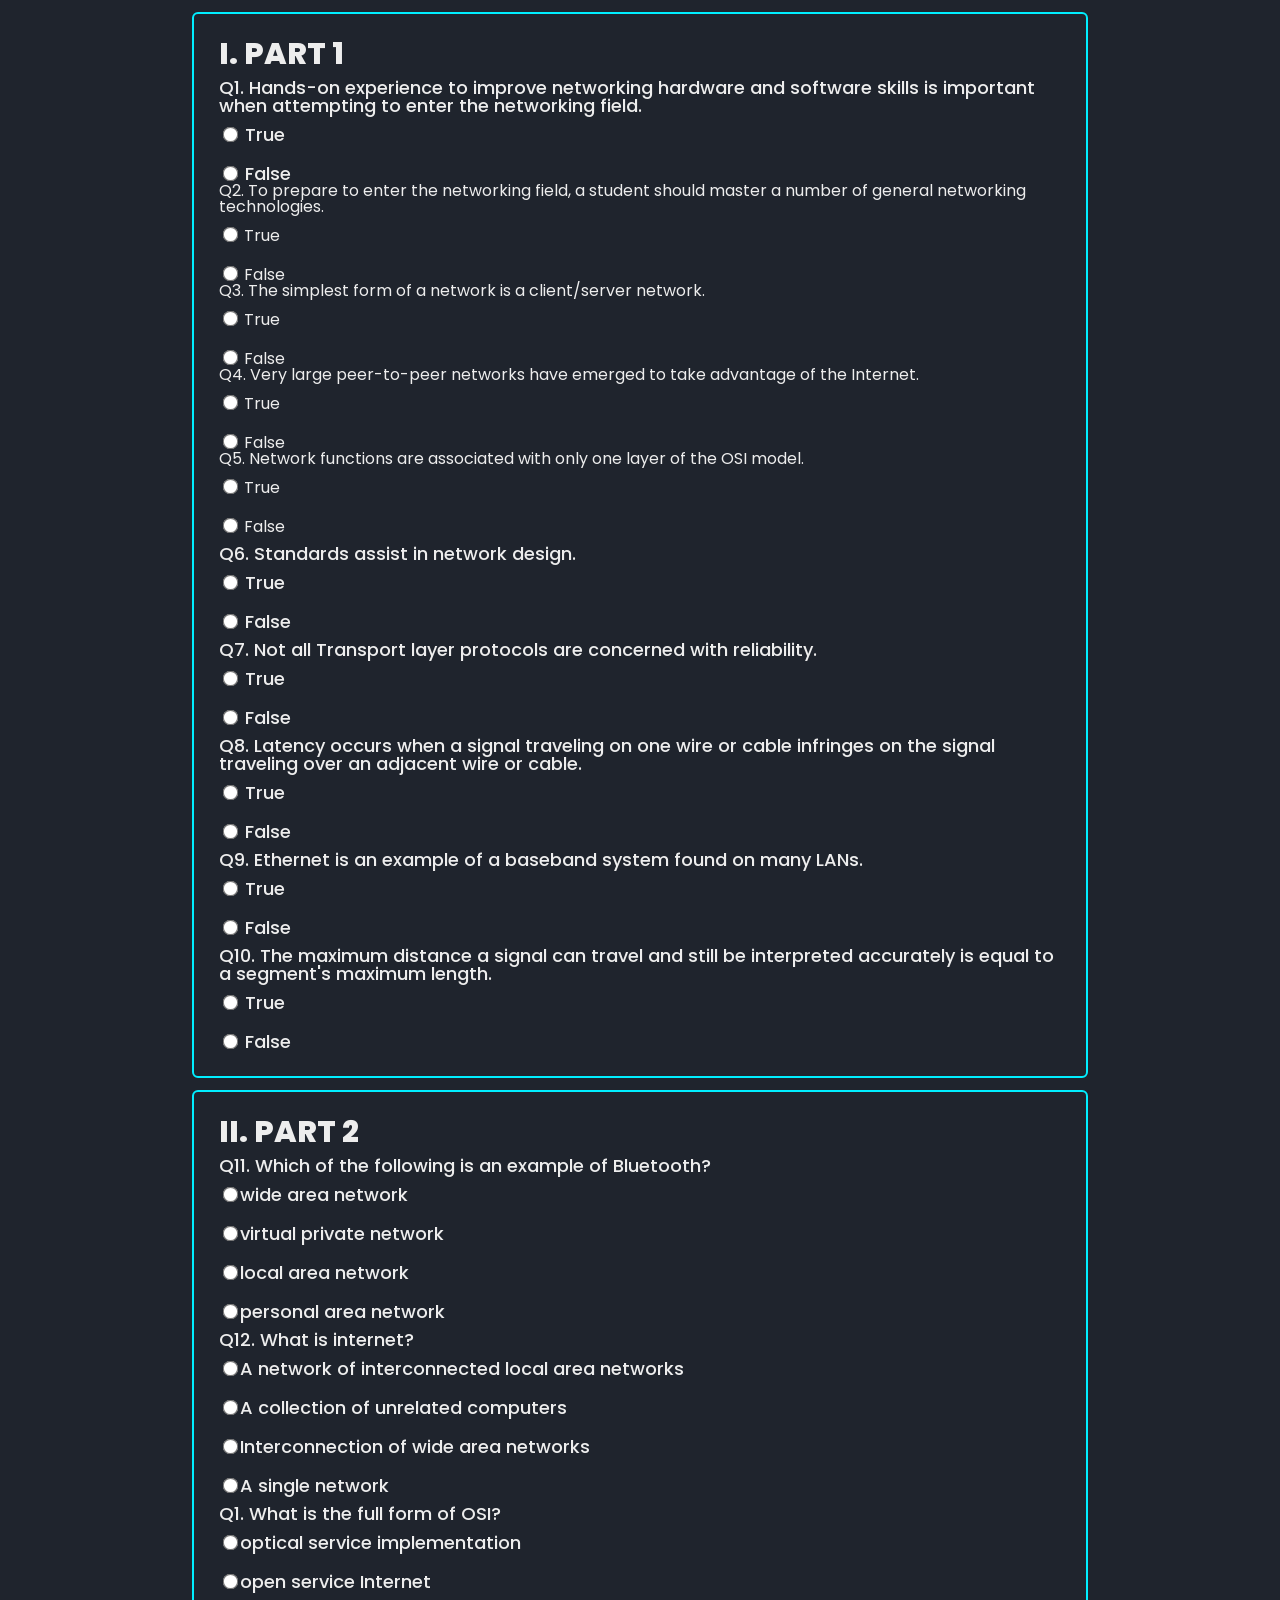
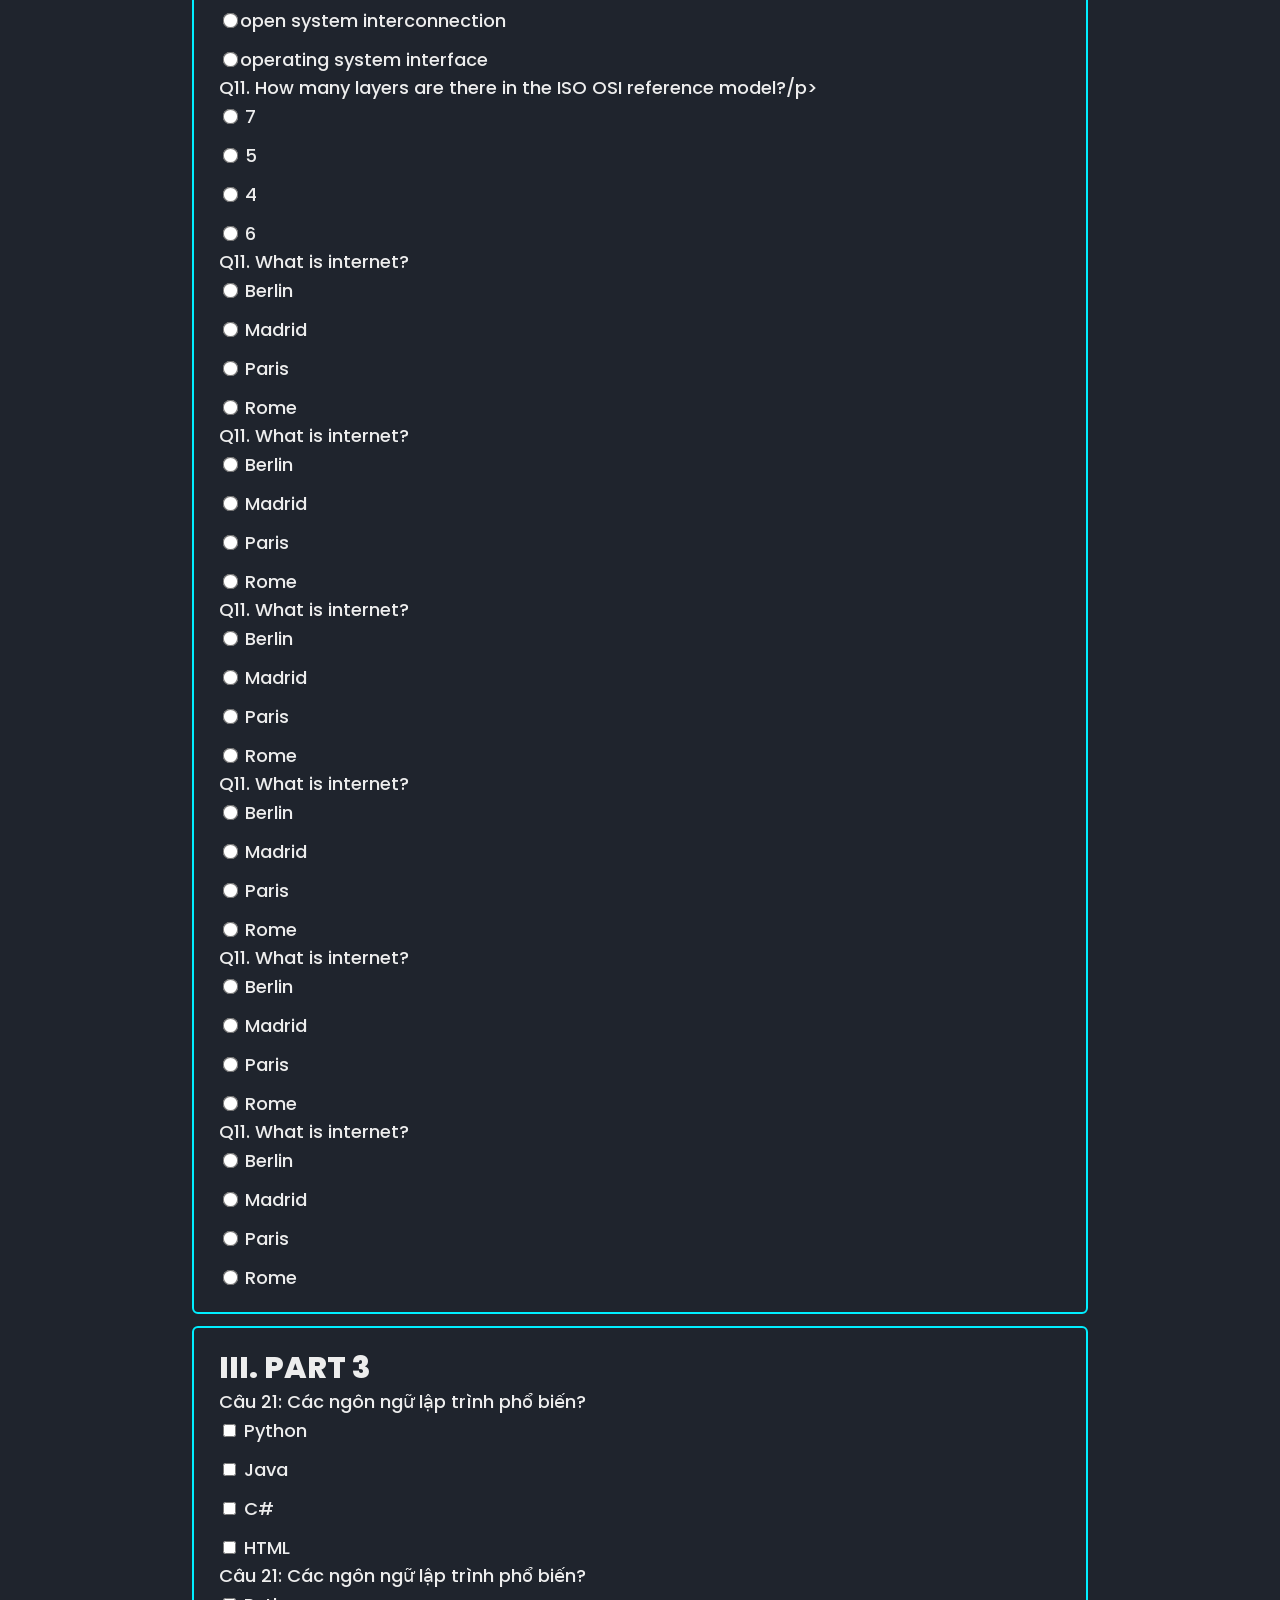
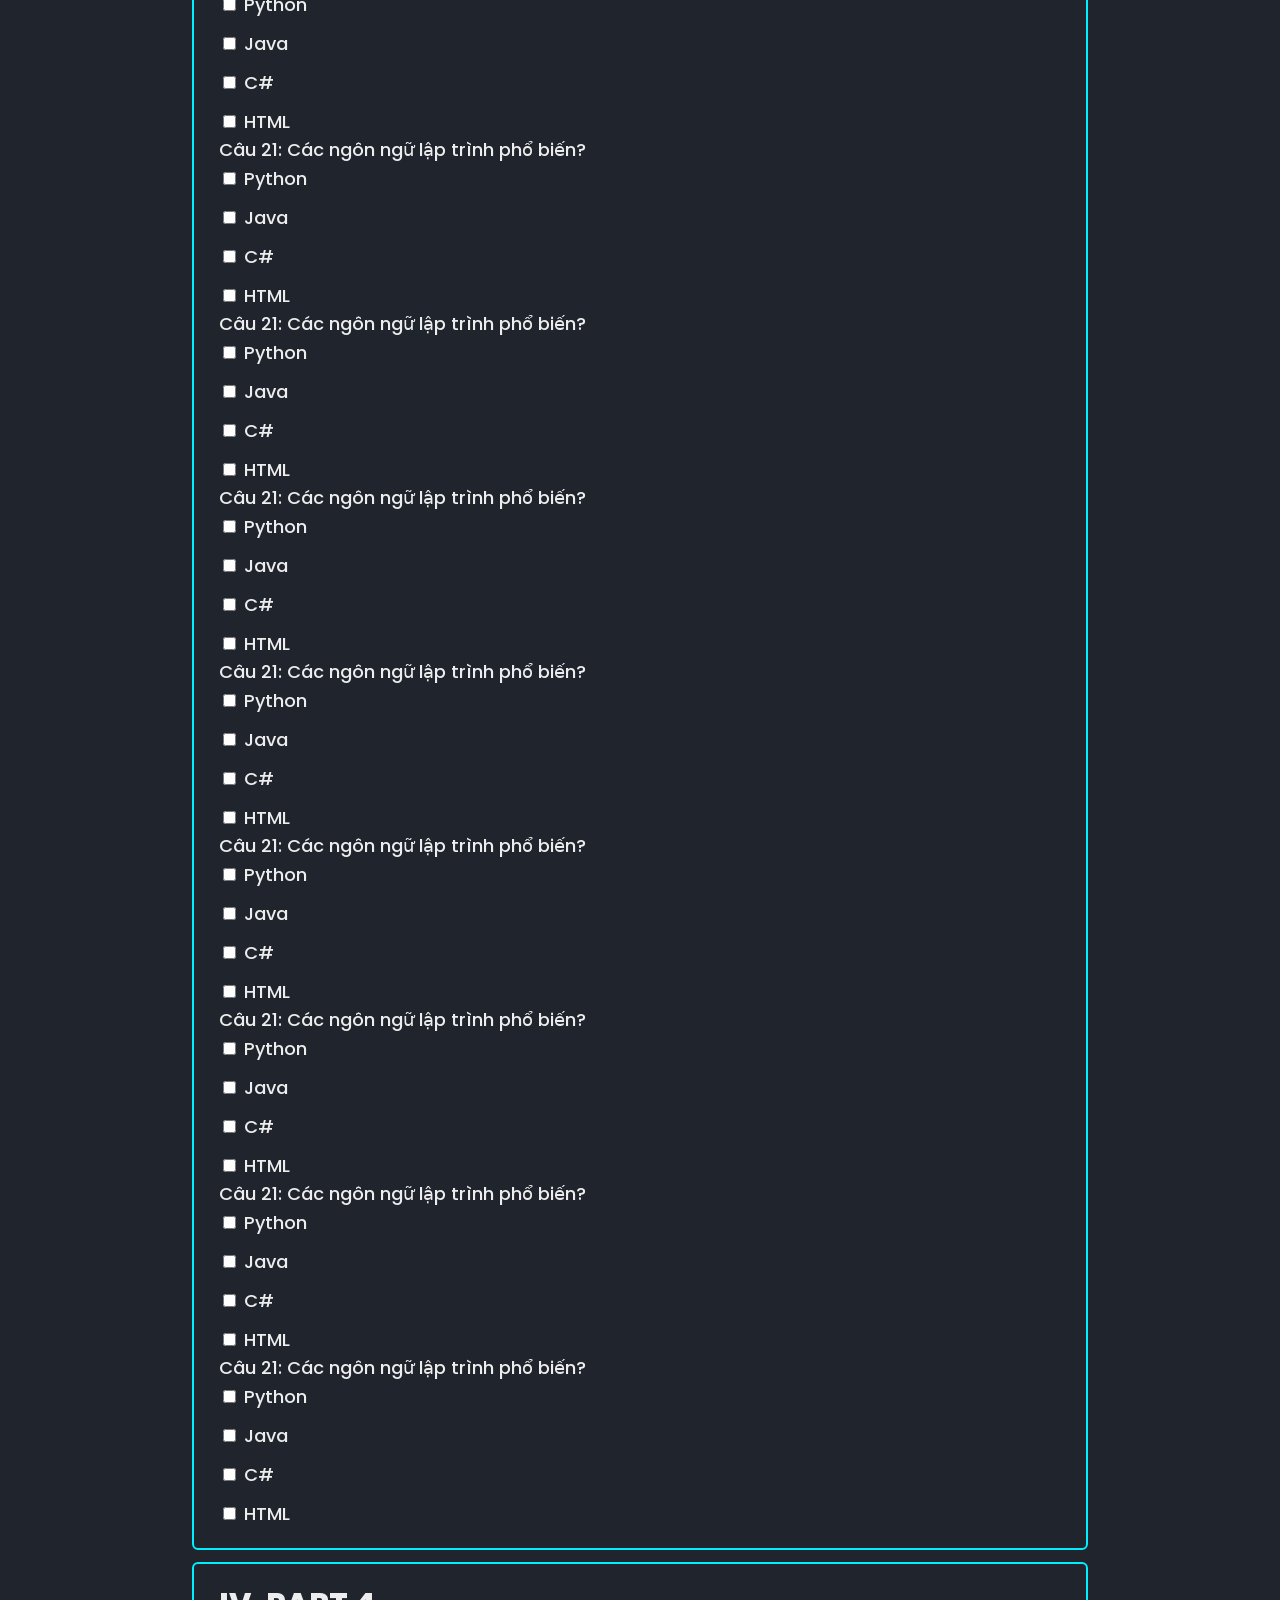
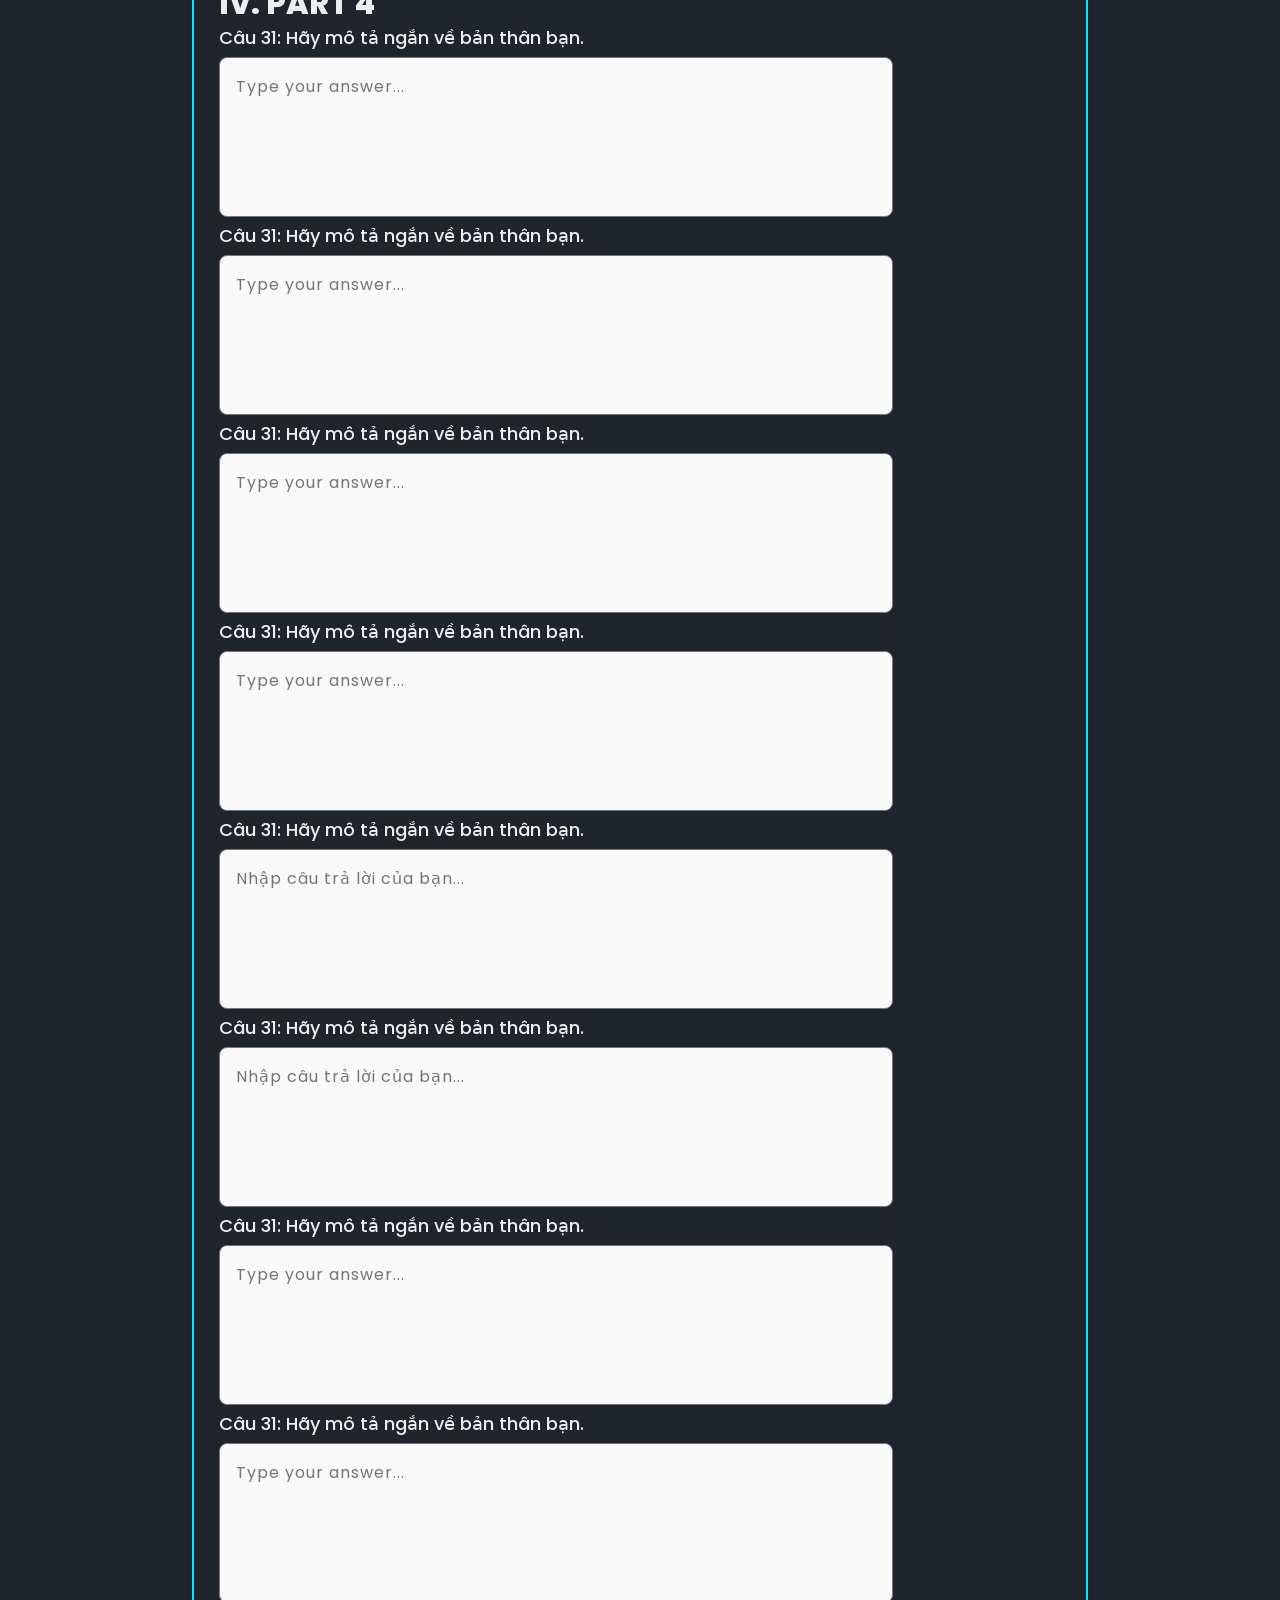
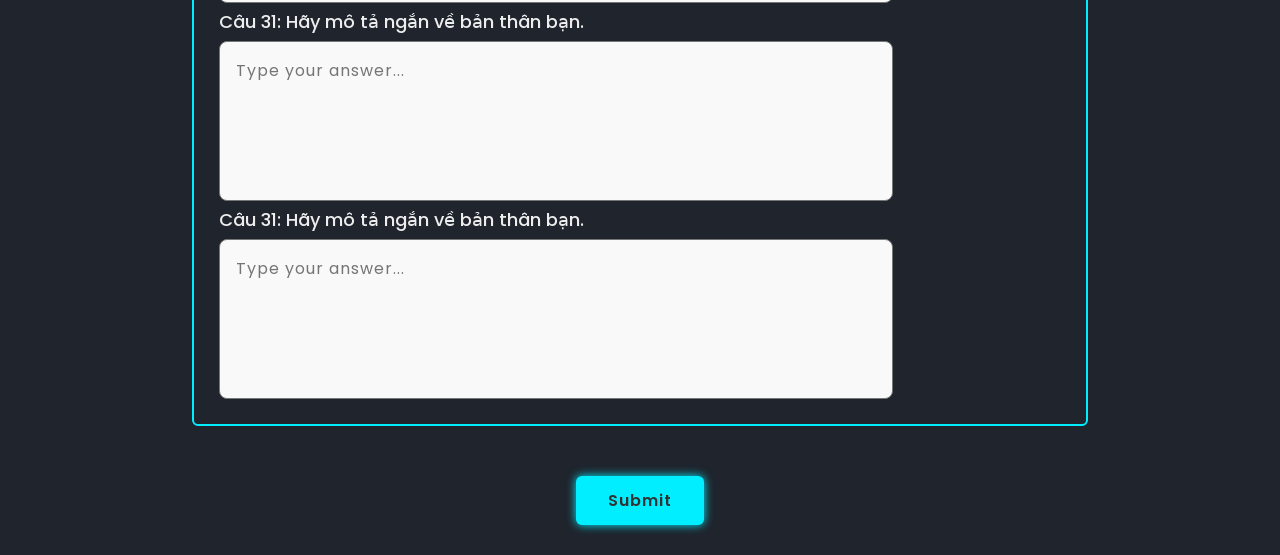
==== test.html @ 93e4bd59 "1" ====
<!DOCTYPE html>
<html lang="en">
  <head>
    <meta charset="UTF-8" />
    <meta name="viewport" content="width=device-width, initial-scale=1.0" />
    <!-- reset css -->
    <link rel="stylesheet" href="./assets/css/reset.css" />
    <!-- style -->
    <link rel="stylesheet" href="./assets/css/style2.css" />
    <!-- embedded font -->
    <link rel="preconnect" href="https://fonts.googleapis.com" />
    <link rel="preconnect" href="https://fonts.gstatic.com" crossorigin />
    <link
      href="https://fonts.googleapis.com/css2?family=Poppins:ital,wght@0,100;0,200;0,300;0,400;0,500;0,600;0,700;0,800;0,900;1,100;1,200;1,300;1,400;1,500;1,600;1,700;1,800;1,900&display=swap"
      rel="stylesheet"
    />
    <!-- icon -->
    <link
      href="https://unpkg.com/boxicons@2.1.4/css/boxicons.min.css"
      rel="stylesheet"
    />
    <title>Test</title>
  </head>
  <body>
        <div class="content">
          <div class="question">
            <div class="part">
              <h1>I. Part 1</h1>
              <div class="q1">
                <p>
                  Q1. Hands-on experience to improve networking hardware and
                  software skills is important when attempting to enter the
                  networking field.
                </p>
                <div class="option">
                  <label><input class="infor" type="radio" name="q1" value="true" /> True</label>
                  <label
                    ><input type="radio" name="q1" value="false" class="infor"  /> False</label
                  >
                </div>
              </div>
              <div class="q2">
                <p>
                  Q2. To prepare to enter the networking field, a student should
                  master a number of general networking technologies.
                </p>
                <div class="option">
                  <label><input type="radio" name="q2" value="true"  class="infor" /> True</label>
                  <label
                    ><input type="radio" name="q2" value="false"  class="infor" /> False</label
                  >
                </div>
              </div>
              <div class="q3">
                <p>
                  Q3. The simplest form of a network is a client/server network.
                </p>
                <div class="option">
                  <label><input type="radio" name="q3" value="true"  class="infor" /> True</label>
                  <label
                    ><input type="radio" name="q3" value="false"  class="infor"  /> False</label
                  >
                </div>
              </div>
              <div class="q4">
                <p>
                  Q4. Very large peer-to-peer networks have emerged to take
                  advantage of the Internet.
                </p>
                <div class="option">
                  <label><input type="radio" name="q4" value="true"  class="infor" /> True</label>
                  <label
                    ><input type="radio" name="q4" value="false"  class="infor" /> False</label
                  >
                </div>
              </div>
              <div class="q5">
                <p>
                  Q5. Network functions are associated with only one layer of the
                  OSI model.
                </p>
                <div class="option">
                  <label><input type="radio" name="q5" value="true" class="infor"  /> True</label>
                  <label
                    ><input type="radio" name="q5" value="false" class="infor"  /> False</label
                  >
                </div>
              </div>
              <div class="q1">
                <p>Q6. Standards assist in network design.</p>
                <div class="option">
                  <label><input type="radio" name="q1" value="true" class="infor"  /> True</label>
                  <label
                    ><input type="radio" name="q1" value="false"  class="infor" /> False</label
                  >
                </div>
              </div>
              <div class="q1">
                <p>
                  Q7. Not all Transport layer protocols are concerned with
                  reliability.
                </p>
                <div class="option">
                  <label><input type="radio" name="q1" value="true"  class="infor" /> True</label>
                  <label
                    ><input type="radio" name="q1" value="false"  class="infor" /> False</label
                  >
                </div>
              </div>
              <div class="q1">
                <p>
                  Q8. Latency occurs when a signal traveling on one wire or cable
                  infringes on the signal traveling over an adjacent wire or cable.
                </p>
                <div class="option">
                  <label><input type="radio" name="q1" value="true"  class="infor" /> True</label>
                  <label
                    ><input type="radio" name="q1" value="false"  class="infor" /> False</label
                  >
                </div>
              </div>
              <div class="q1">
                <p>
                  Q9. Ethernet is an example of a baseband system found on many
                  LANs.
                </p>
                <div class="option">
                  <label><input type="radio" name="q1" value="true"  class="infor" /> True</label>
                  <label
                    ><input type="radio" name="q1" value="false"  class="infor" /> False</label
                  >
                </div>
              </div>
              <div class="q1">
                <p>
                  Q10. The maximum distance a signal can travel and still be
                  interpreted accurately is equal to a segment's maximum length.
                </p>
                <div class="option">
                  <label><input type="radio" name="q1" value="true"  class="infor" /> True</label>
                  <label
                    ><input type="radio" name="q1" value="false"  class="infor" /> False</label
                  >
                </div>
              </div>
            </div>
            <div class="part">
              <h1>II. Part 2</h1>
              <div class="q1">
                <p>Q11. Which of the following is an example of Bluetooth?</p>
                <div class="option">
                  <label
                    ><input type="radio" name="q11" value="a"  class="infor" />wide area
                    network</label
                  >
                  <label
                    ><input type="radio" name="q11" value="b"  class="infor" />virtual private
                    network</label
                  >
                  <label
                    ><input type="radio" name="q11" value="c"  class="infor" />local area
                    network</label
                  >
                  <label
                    ><input type="radio" name="q11" value="d"  class="infor" />personal area
                    network</label
                  >
                </div>
              </div>
              <div class="q1">
                <p>Q12. What is internet?</p>
                <div class="option">
                    <label
                      ><input type="radio" name="q11" value="a"  class="infor" />A network of
                      interconnected local area networks</label
                    >
                    <label
                      ><input type="radio" name="q11" value="b"  class="infor" />A collection of
                      unrelated computers</label
                    >
                    <label
                      ><input type="radio" name="q11" value="c"  class="infor" />Interconnection of
                      wide area networks</label
                    >
                    <label
                      ><input type="radio" name="q11" value="d"  class="infor" />A single
                      network</label
                    >
                </div>
              </div>
              <div class="q1">
                <p>Q1. What is the full form of OSI?</p>
                <div class="option">
                    <label
                      ><input type="radio" name="q11" value="a"  class="infor" />optical service
                      implementation</label
                    >
                    <label
                      ><input type="radio" name="q11" value="b"  class="infor" />open service
                      Internet</label
                    >
                    <label
                      ><input type="radio" name="q11" value="c"  class="infor" />open system
                      interconnection</label
                    >
                    <label
                      ><input type="radio" name="q11" value="d"  class="infor" />operating system
                      interface</label
                    >
                </div>
              </div>
              <div class="q1">
                <p>
                  Q11. How many layers are there in the ISO OSI reference model?/p>
                <div class="option">
                      <label><input type="radio" name="q11" value="a"  class="infor" /> 7</label>
                      <label><input type="radio" name="q11" value="b"  class="infor" /> 5</label>
                      <label><input type="radio" name="q11" value="c" class="infor" /> 4</label>
                      <label><input type="radio" name="q11" value="d"  class="infor" /> 6</label>
                </div>
                </p>
              </div>
              <div class="q1">
                <p>Q11. What is internet?</p>
                <div class="option">
                    <label><input type="radio" name="q11" value="a" class="infor"  /> Berlin</label>
                    <label><input type="radio" name="q11" value="b"  class="infor" /> Madrid</label>
                    <label><input type="radio" name="q11" value="c" class="infor"  /> Paris</label>
                    <label><input type="radio" name="q11" value="d" class="infor"  /> Rome</label>
                </div>
              </div>
              <div class="q1">
                <p>Q11. What is internet?</p>
                <div class="option">
                    <label><input type="radio" name="q11" value="a"  class="infor" /> Berlin</label>
                    <label><input type="radio" name="q11" value="b" class="infor"  /> Madrid</label>
                    <label><input type="radio" name="q11" value="c" class="infor"  /> Paris</label>
                    <label><input type="radio" name="q11" value="d" class="infor"  /> Rome</label>
                </div>
              </div>
              <div class="q1">
                <p>Q11. What is internet?</p>
                <div class="option">
                    <label><input type="radio" name="q11" value="a"  class="infor" /> Berlin</label>
                    <label><input type="radio" name="q11" value="b"  class="infor" /> Madrid</label>
                    <label><input type="radio" name="q11" value="c"  class="infor" /> Paris</label>
                    <label><input type="radio" name="q11" value="d"  class="infor" /> Rome</label>
                </div>
              </div>
              <div class="q1">
                <p>Q11. What is internet?</p>
                <div class="option">
                    <label><input type="radio" name="q11" value="a"  class="infor" /> Berlin</label>
                    <label><input type="radio" name="q11" value="b"  class="infor" /> Madrid</label>
                    <label><input type="radio" name="q11" value="c" class="infor"  /> Paris</label>
                    <label><input type="radio" name="q11" value="d"  class="infor" /> Rome</label>
                </div>
              </div>
              <div class="q1">
                <p>Q11. What is internet?</p>
                <div class="option">
                    <label><input type="radio" name="q11" value="a"  class="infor" /> Berlin</label>
                    <label><input type="radio" name="q11" value="b"  class="infor" /> Madrid</label>
                    <label><input type="radio" name="q11" value="c"  class="infor" /> Paris</label>
                    <label><input type="radio" name="q11" value="d"  class="infor" /> Rome</label>
                </div>
              </div>
              <div class="q1">
                <p>Q11. What is internet?</p>
                <div class="option">
                    <label><input type="radio" name="q11" value="a" class="infor"  /> Berlin</label>
                    <label><input type="radio" name="q11" value="b"  class="infor" /> Madrid</label>
                    <label><input type="radio" name="q11" value="c" class="infor"  /> Paris</label>
                    <label><input type="radio" name="q11" value="d"  class="infor" /> Rome</label>
                </div>
              </div>
            </div>
            <div class="part">
              <h1>III. Part 3</h1>
              <div class="q1">
                <p>Câu 21: Các ngôn ngữ lập trình phổ biến?</p>
                <div class="option">
                    <label
                      ><input type="checkbox" name="q21" value="python"  class="infor" /> Python</label
                    >
                    <label
                      ><input type="checkbox" name="q21" value="java"  class="infor" /> Java</label
                    >
                    <label
                      ><input type="checkbox" name="q21" value="csharp"  class="infor" /> C#</label
                    >
                    <label
                      ><input type="checkbox" name="q21" value="html"  class="infor" /> HTML</label
                    >
                </div>
              </div>
              <div class="q1">
                <p>Câu 21: Các ngôn ngữ lập trình phổ biến?</p>
                <div class="option">
                    <label
                      ><input type="checkbox" name="q21" value="python"  class="infor" /> Python</label
                    >
                    <label
                      ><input type="checkbox" name="q21" value="java"  class="infor" /> Java</label
                    >
                    <label
                      ><input type="checkbox" name="q21" value="csharp"  class="infor" /> C#</label
                    >
                    <label
                      ><input type="checkbox" name="q21" value="html"  class="infor" /> HTML</label
                    >
                </div>
              </div>
              <div class="q1">
                <p>Câu 21: Các ngôn ngữ lập trình phổ biến?</p>
                <div class="option">
                    <label
                      ><input type="checkbox" name="q21" value="python"  class="infor" /> Python</label
                    >
                    <label
                      ><input type="checkbox" name="q21" value="java"  class="infor" /> Java</label
                    >
                    <label
                      ><input type="checkbox" name="q21" value="csharp"  class="infor" /> C#</label
                    >
                    <label
                      ><input type="checkbox" name="q21" value="html"  class="infor" /> HTML</label
                    >
                </div>
              </div>
              <div class="q1">
                <p>Câu 21: Các ngôn ngữ lập trình phổ biến?</p>
                <div class="option">
                    <label
                      ><input type="checkbox" name="q21" value="python" class="infor"  /> Python</label
                    >
                    <label
                      ><input type="checkbox" name="q21" value="java"  class="infor" /> Java</label
                    >
                    <label
                      ><input type="checkbox" name="q21" value="csharp" class="infor"  /> C#</label
                    >
                    <label
                      ><input type="checkbox" name="q21" value="html" class="infor"  /> HTML</label
                    >
                </div>
              </div>
              <div class="q1">
                <p>Câu 21: Các ngôn ngữ lập trình phổ biến?</p>
                <div class="option">
                    <label
                      ><input type="checkbox" name="q21" value="python"  class="infor" /> Python</label
                    >
                    <label
                      ><input type="checkbox" name="q21" value="java"  class="infor" /> Java</label
                    >
                    <label
                      ><input type="checkbox" name="q21" value="csharp" class="infor" /> C#</label
                    >
                    <label
                      ><input type="checkbox" name="q21" value="html"  class="infor" /> HTML</label
                    >
                </div>
              </div>
              <div class="q1">
                <p>Câu 21: Các ngôn ngữ lập trình phổ biến?</p>
                <div class="option">
                    <label
                      ><input type="checkbox" name="q21" value="python"  class="infor" /> Python</label
                    >
                    <label
                      ><input type="checkbox" name="q21" value="java"  class="infor" /> Java</label
                    >
                    <label
                      ><input type="checkbox" name="q21" value="csharp"  class="infor" /> C#</label
                    >
                    <label
                      ><input type="checkbox" name="q21" value="html"  class="infor" /> HTML</label
                    >
                </div>
              </div>
              <div class="q1">
                <p>Câu 21: Các ngôn ngữ lập trình phổ biến?</p>
                <div class="option">
                    <label
                      ><input type="checkbox" name="q21" value="python"  class="infor" /> Python</label
                    >
                    <label
                      ><input type="checkbox" name="q21" value="java"  class="infor" /> Java</label
                    >
                    <label
                      ><input type="checkbox" name="q21" value="csharp"  class="infor" /> C#</label
                    >
                    <label
                      ><input type="checkbox" name="q21" value="html"  class="infor" /> HTML</label
                    >
                </div>
              </div>
              <div class="q1">
                <p>Câu 21: Các ngôn ngữ lập trình phổ biến?</p>
                <div class="option">
                    <label
                      ><input type="checkbox" name="q21" value="python"  class="infor" /> Python</label
                    >
                    <label
                      ><input type="checkbox" name="q21" value="java"  class="infor" /> Java</label
                    >
                    <label
                      ><input type="checkbox" name="q21" value="csharp"  class="infor" /> C#</label
                    >
                    <label
                      ><input type="checkbox" name="q21" value="html"  class="infor" /> HTML</label
                    >
                </div>
              </div>
              <div class="q1">
                <p>Câu 21: Các ngôn ngữ lập trình phổ biến?</p>
                <div class="option">
                    <label
                      ><input type="checkbox" name="q21" value="python" class="infor"  /> Python</label
                    >
                    <label
                      ><input type="checkbox" name="q21" value="java"  class="infor" /> Java</label
                    >
                    <label
                      ><input type="checkbox" name="q21" value="csharp" class="infor"  /> C#</label
                    >
                    <label
                      ><input type="checkbox" name="q21" value="html" class="infor"  /> HTML</label
                    >
                </div>
              </div>
              <div class="q1">
                <p>Câu 21: Các ngôn ngữ lập trình phổ biến?</p>
                <div class="option">
                    <label
                      ><input type="checkbox" name="q21" value="python"  class="infor" /> Python</label
                    >
                    <label
                      ><input type="checkbox" name="q21" value="java"  class="infor" /> Java</label
                    >
                    <label
                      ><input type="checkbox" name="q21" value="csharp"  class="infor" /> C#</label
                    >
                    <label
                      ><input type="checkbox" name="q21" value="html"  class="infor" /> HTML</label
                    >
                </div>
              </div>
            </div>
            <div class="part">
              <h1>IV. Part 4</h1>
              <div class="q1">
                <p>Câu 31: Hãy mô tả ngắn về bản thân bạn.</p>
                <div class="option">
                    <textarea
                    class="infor" 
                      name="q31"
                      rows="4"
                      cols="50"
                      placeholder="Type your answer..."
                    ></textarea>
                </div>
              </div>
              <div class="q1">
                <p>Câu 31: Hãy mô tả ngắn về bản thân bạn.</p>
                <div class="option">
                    <textarea
                    class="infor" 
                      name="q31"
                      rows="4"
                      cols="50"
                      placeholder="Type your answer..."
                    ></textarea>
                </div>
              </div>
              <div class="q1">
                <p>Câu 31: Hãy mô tả ngắn về bản thân bạn.</p>
                <div class="option">
                    <textarea
                    class="infor" 
                      name="q31"
                      rows="4"
                      cols="50"
                      placeholder="Type your answer..."
                    ></textarea>
                </div>
              </div>
              <div class="q1">
                <p>Câu 31: Hãy mô tả ngắn về bản thân bạn.</p>
                <div class="option">
                    <textarea
                    class="infor" 
                      name="q31"
                      rows="4"
                      cols="50"
                      placeholder="Type your answer..."
                    ></textarea>
                </div>
              </div>
              <div class="q1">
                <p>Câu 31: Hãy mô tả ngắn về bản thân bạn.</p>
                <div class="option">
                    <textarea
                    class="infor" 
                      name="q31"
                      rows="4"
                      cols="50"
                      placeholder="Nhập câu trả lời của bạn..."
                    ></textarea>
                </div>
              </div>
              <div class="q1">
                <p>Câu 31: Hãy mô tả ngắn về bản thân bạn.</p>
                <div class="option">
                    <textarea
                    class="infor" 
                      name="q31"
                      rows="4"
                      cols="50"
                      placeholder="Nhập câu trả lời của bạn..."
                    ></textarea>
                </div>
              </div>
              <div class="q1">
                <p>Câu 31: Hãy mô tả ngắn về bản thân bạn.</p>
                <div class="option">
                    <textarea
                    class="infor" 
                      name="q31"
                      rows="4"
                      cols="50"
                      placeholder="Type your answer..."
                    ></textarea>
                </div>
              </div>
              <div class="q1">
                <p>Câu 31: Hãy mô tả ngắn về bản thân bạn.</p>
                <div class="option">
                    <textarea
                    class="infor" 
                      name="q31"
                      rows="4"
                      cols="50"
                      placeholder="Type your answer..."
                    ></textarea>
                </div>
              </div>
              <div class="q1">
                <p>Câu 31: Hãy mô tả ngắn về bản thân bạn.</p>
                <div class="option">
                    <textarea
                    class="infor" 
                      name="q31"
                      rows="4"
                      cols="50"
                      placeholder="Type your answer..."
                    ></textarea>
                </div>
              </div>
              <div class="q1">
                <p>Câu 31: Hãy mô tả ngắn về bản thân bạn.</p>
                <div class="option">
                    <textarea
                    class="infor" 
                      name="q31"
                      rows="4"
                      cols="50"
                      placeholder="Type your answer..."
                    ></textarea>
                </div>
              </div>
            </div>
        <div class="button-container">      
            <button id="submit" class="submit">Submit</button></div>
        </div>
    <script src="script2.js"></script>
  </body>
</html>
---- assets/css/style2.css ----
* {
  box-sizing: border-box;
  font-family: "Poppins", sans-serif;
}
:root {
  --text-color: #ededed;
  --border-color: #0ef;
}
body {
  display: flex;
  justify-content: center;
  font-family: "Poppins", sans-serif !important;
  background: #1f242d;
  color: var(--text-color);
}
.content {
  width: 70%;
}
.part {
  border: 2px solid #0ef;
  outline: none;
  border-radius: 6px;
  font-size: 16px;
  color: #ededed;
  margin-top: 12px;
  padding: 25px;
}
.part h1 {
  text-transform: uppercase;
  font-weight: 800;
  font-size: 30px;
}
.q1 {
  margin-top: 10px;
  font-size: 18px;
  font-weight: 500;
}
.option {
  display: flex;
  flex-direction: column;
  gap: 20px;
  margin-top: 10px;
}

.option label {
  cursor: pointer;
}

input[type="radio"] {
  accent-color: #0ef;
  transform: scale(1.2);
}
.option textarea {
  line-height: 1.6;
  letter-spacing: 1px;
  padding: 1rem;
  width: 80%;
  height: 10rem;
  border-radius: 0.5rem; /* Bo góc */
  font-size: 16px;
  color: #333;
  background-color: #f9f9f9;
  resize: none;
}
.option textarea:focus {
  outline: none;
  box-shadow: 0 0 10px #0ef;
}
.submit {
  padding: 12px 32px;
  background: #0ef;
  border: none;
  outline: none;
  border-radius: 6px;
  box-shadow: 0 0 10px #0ef;
  font-size: 16px;
  color: #333;
  letter-spacing: 1px;
  font-weight: 600;
  cursor: pointer;
  margin-top: 20px;
  transition: 0.5s;
}
.submit:hover {
  box-shadow: none;
}
.button-container {
  padding: 30px;
  display: flex;
  justify-content: center; /* Căn giữa theo chiều ngang */
  align-items: center; /* Căn giữa theo chiều dọc nếu có chiều cao */
  width: 100%; /* Đảm bảo div chiếm toàn bộ chiều rộng */
}
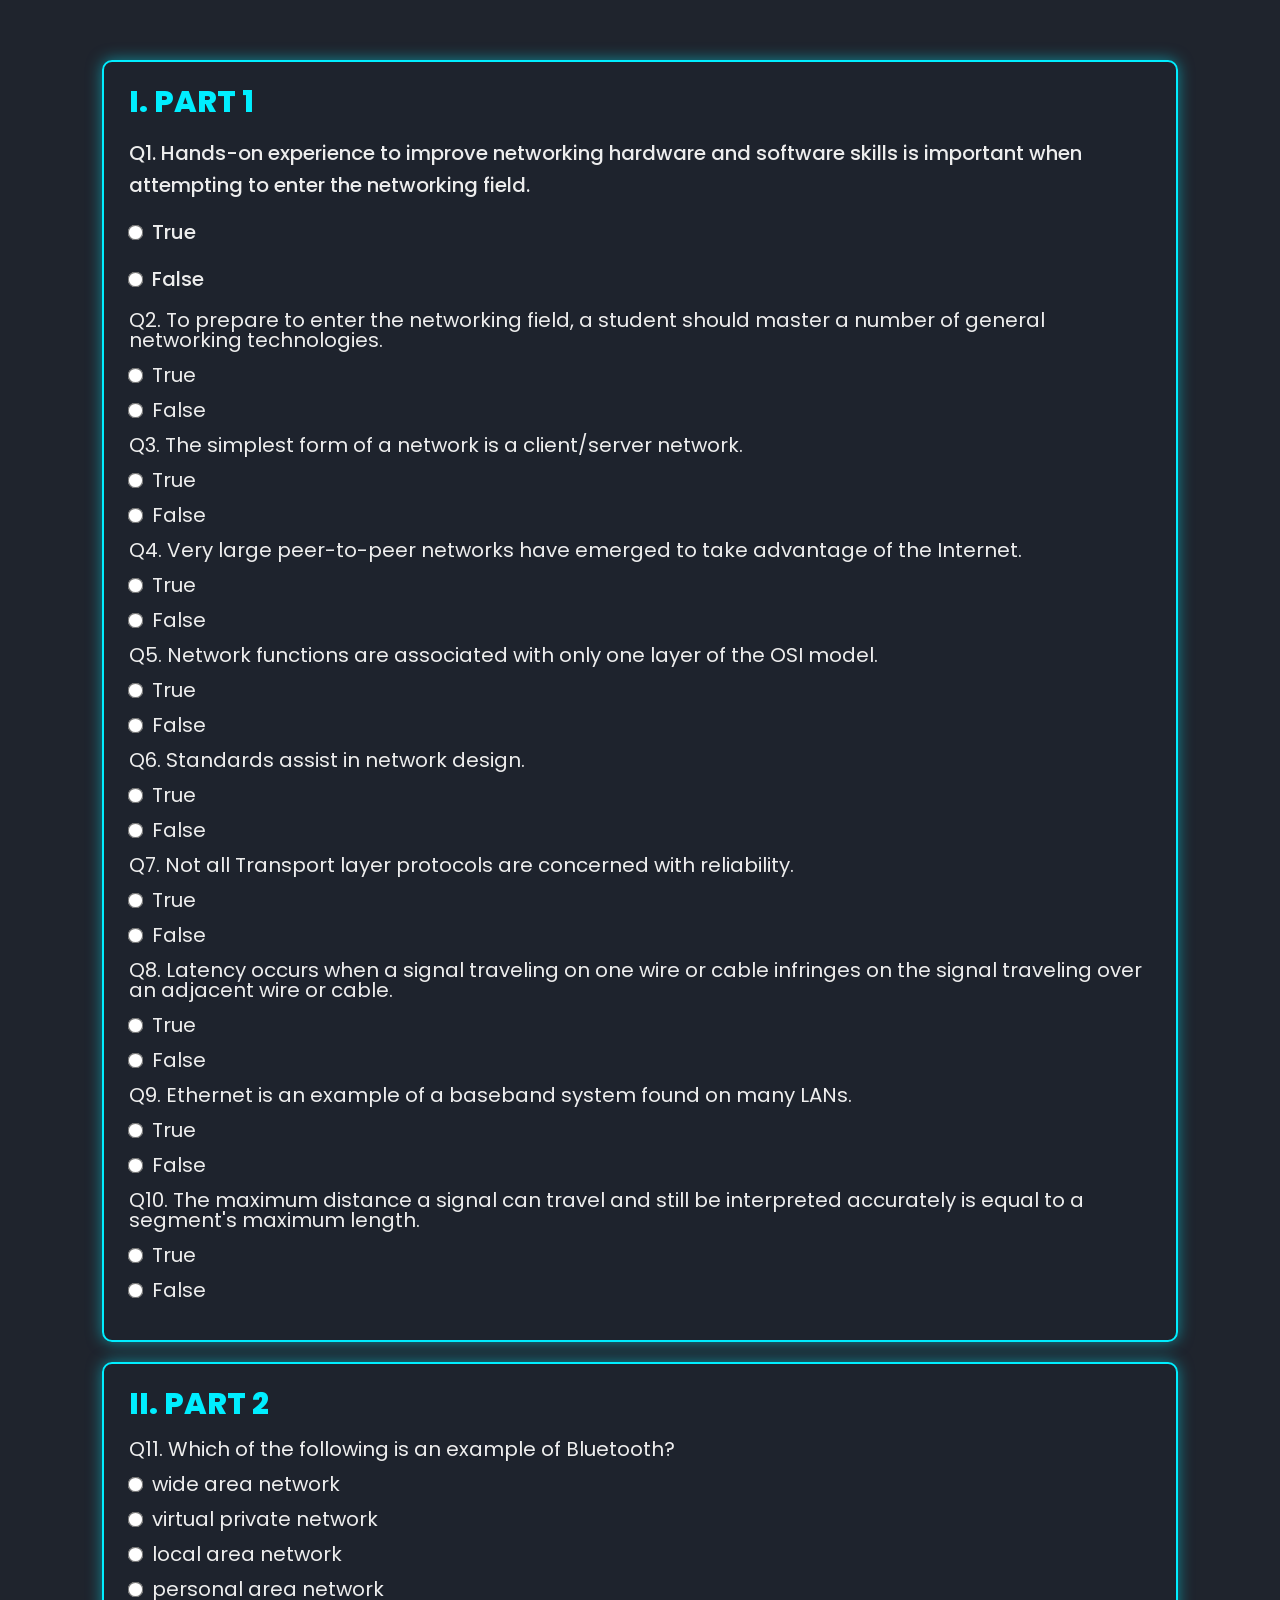
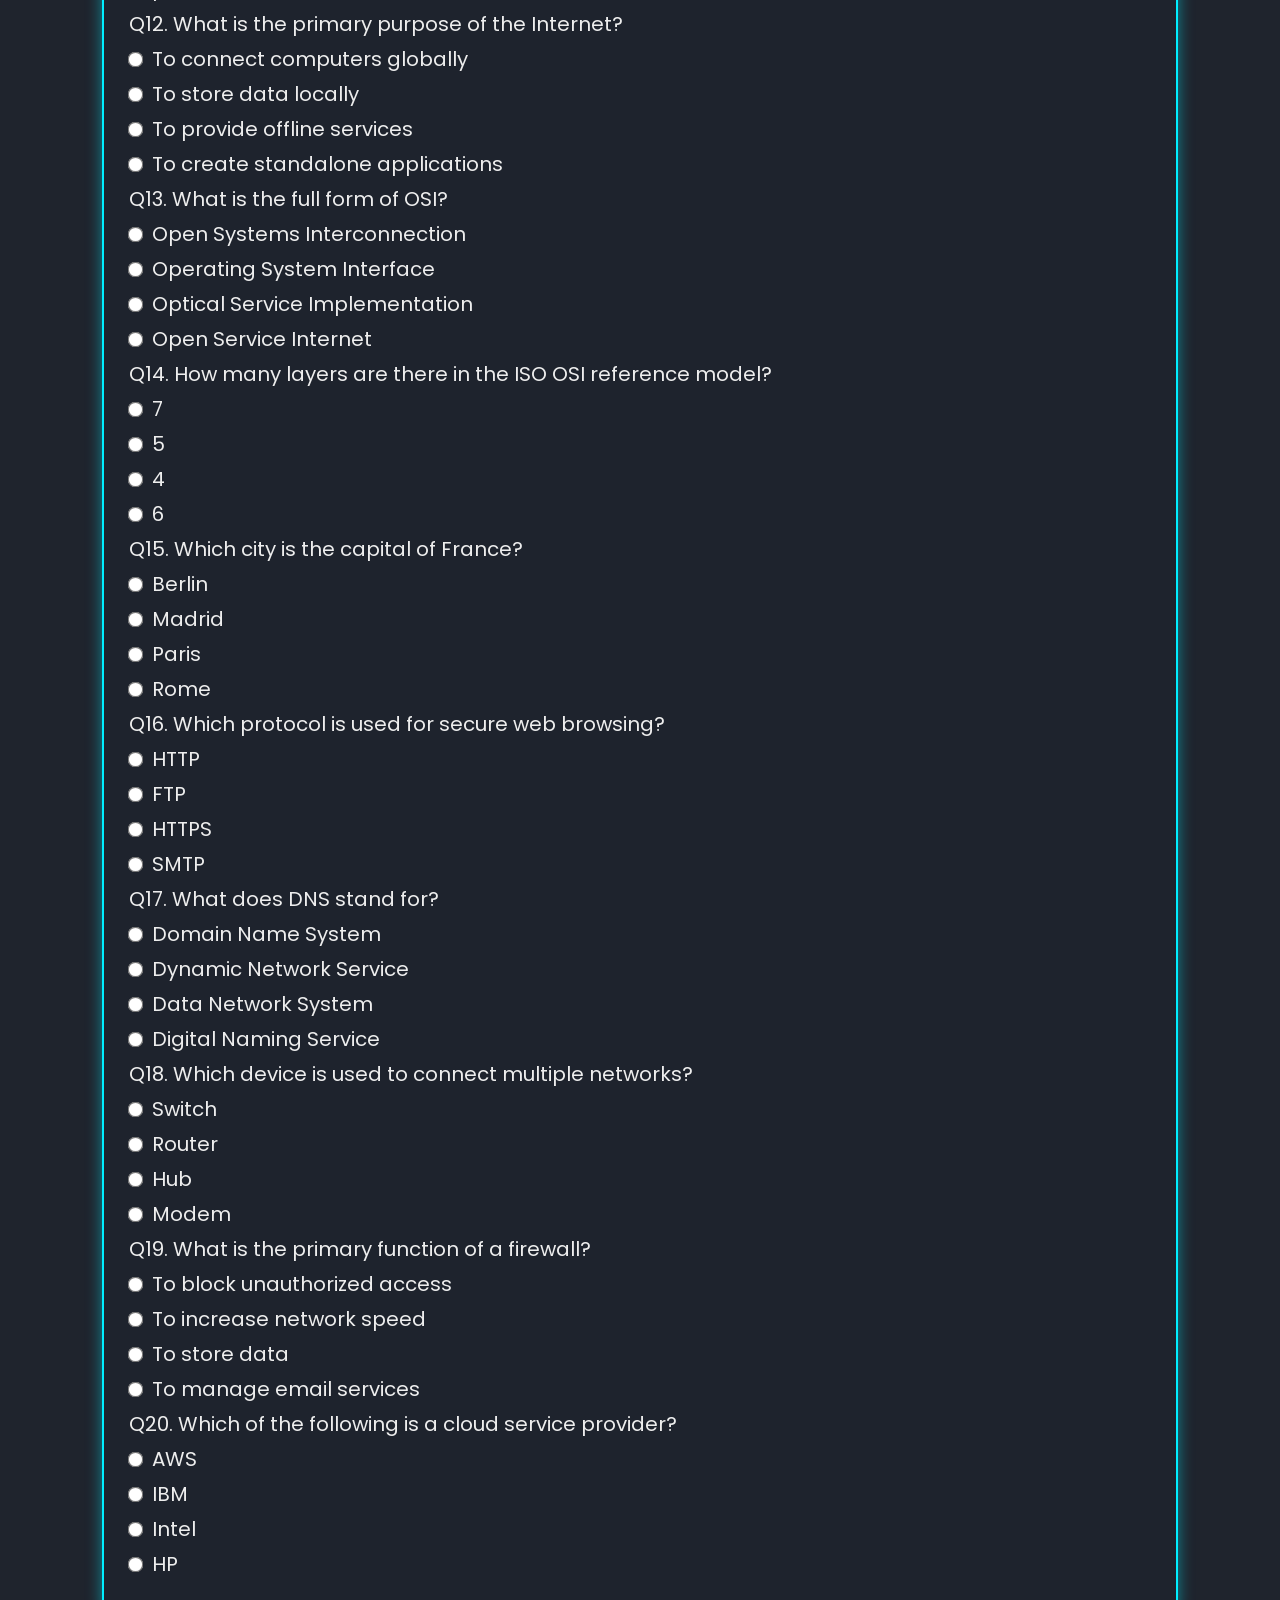
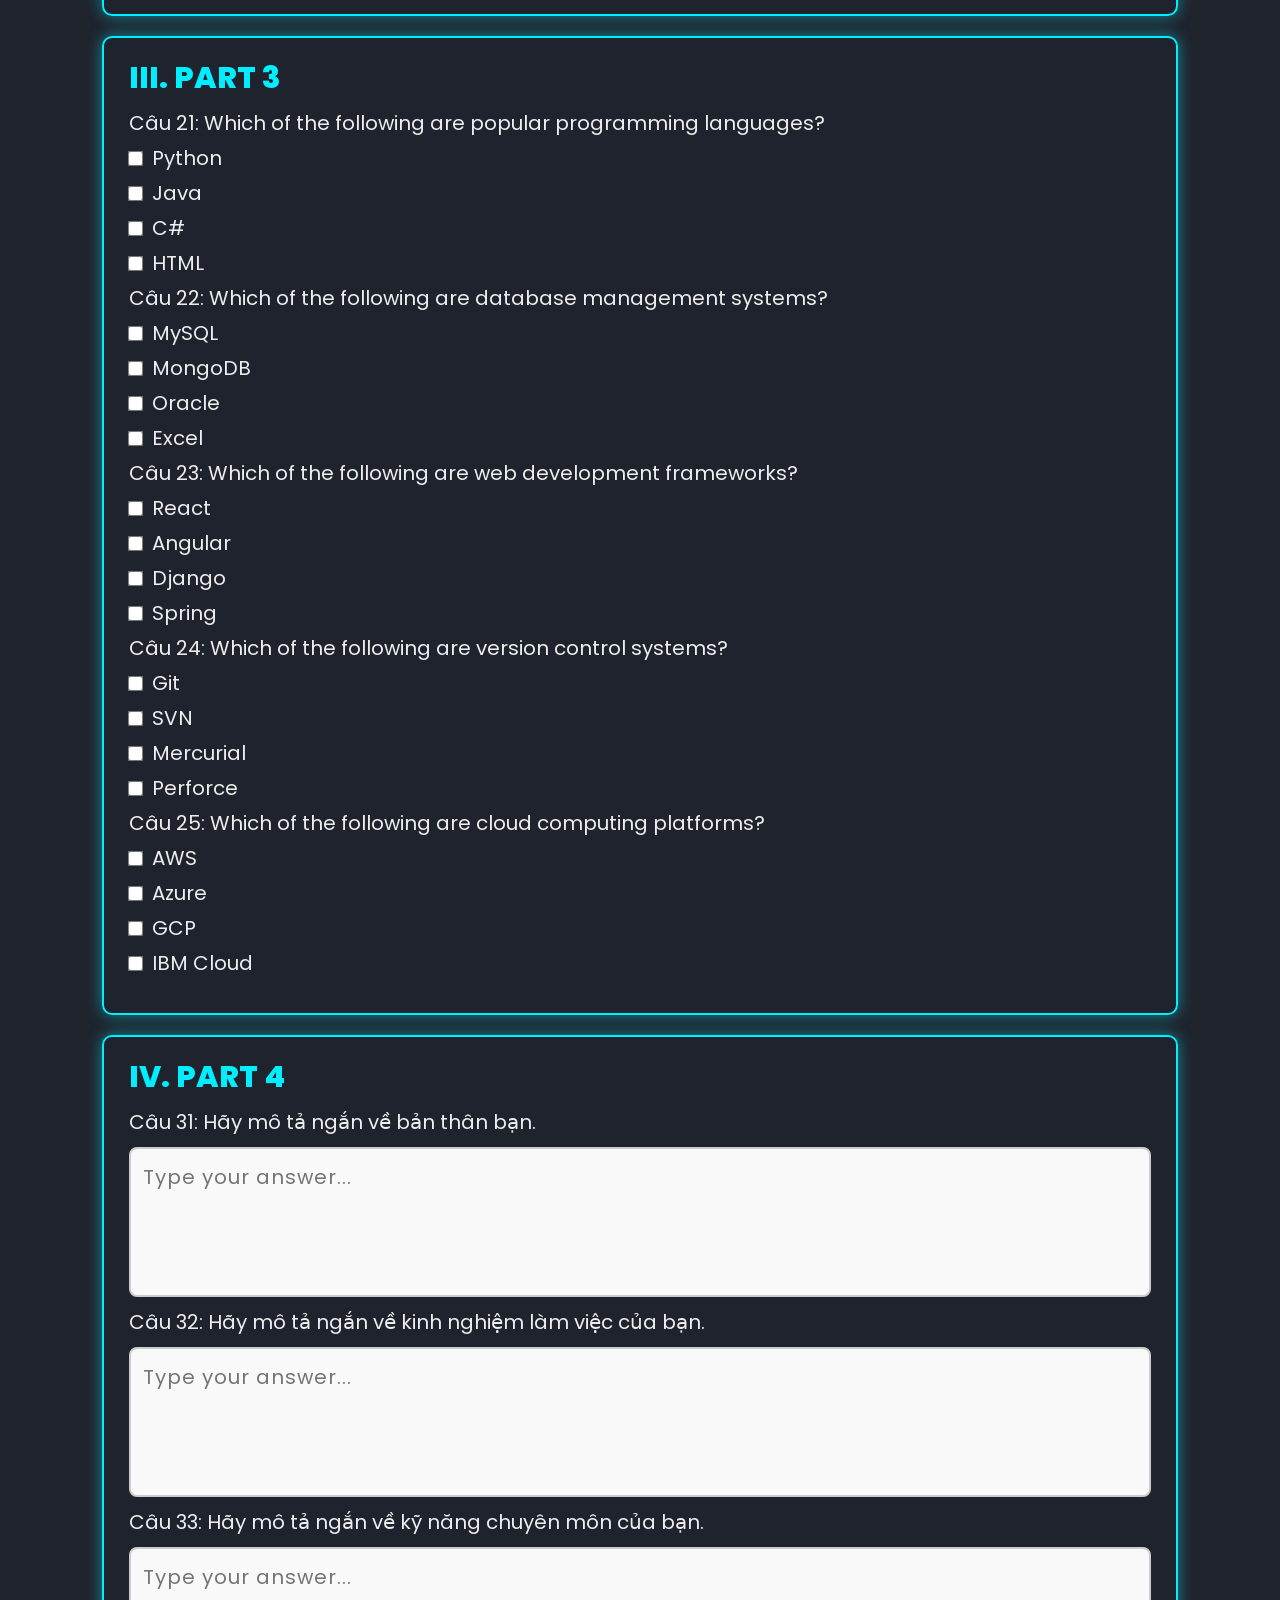
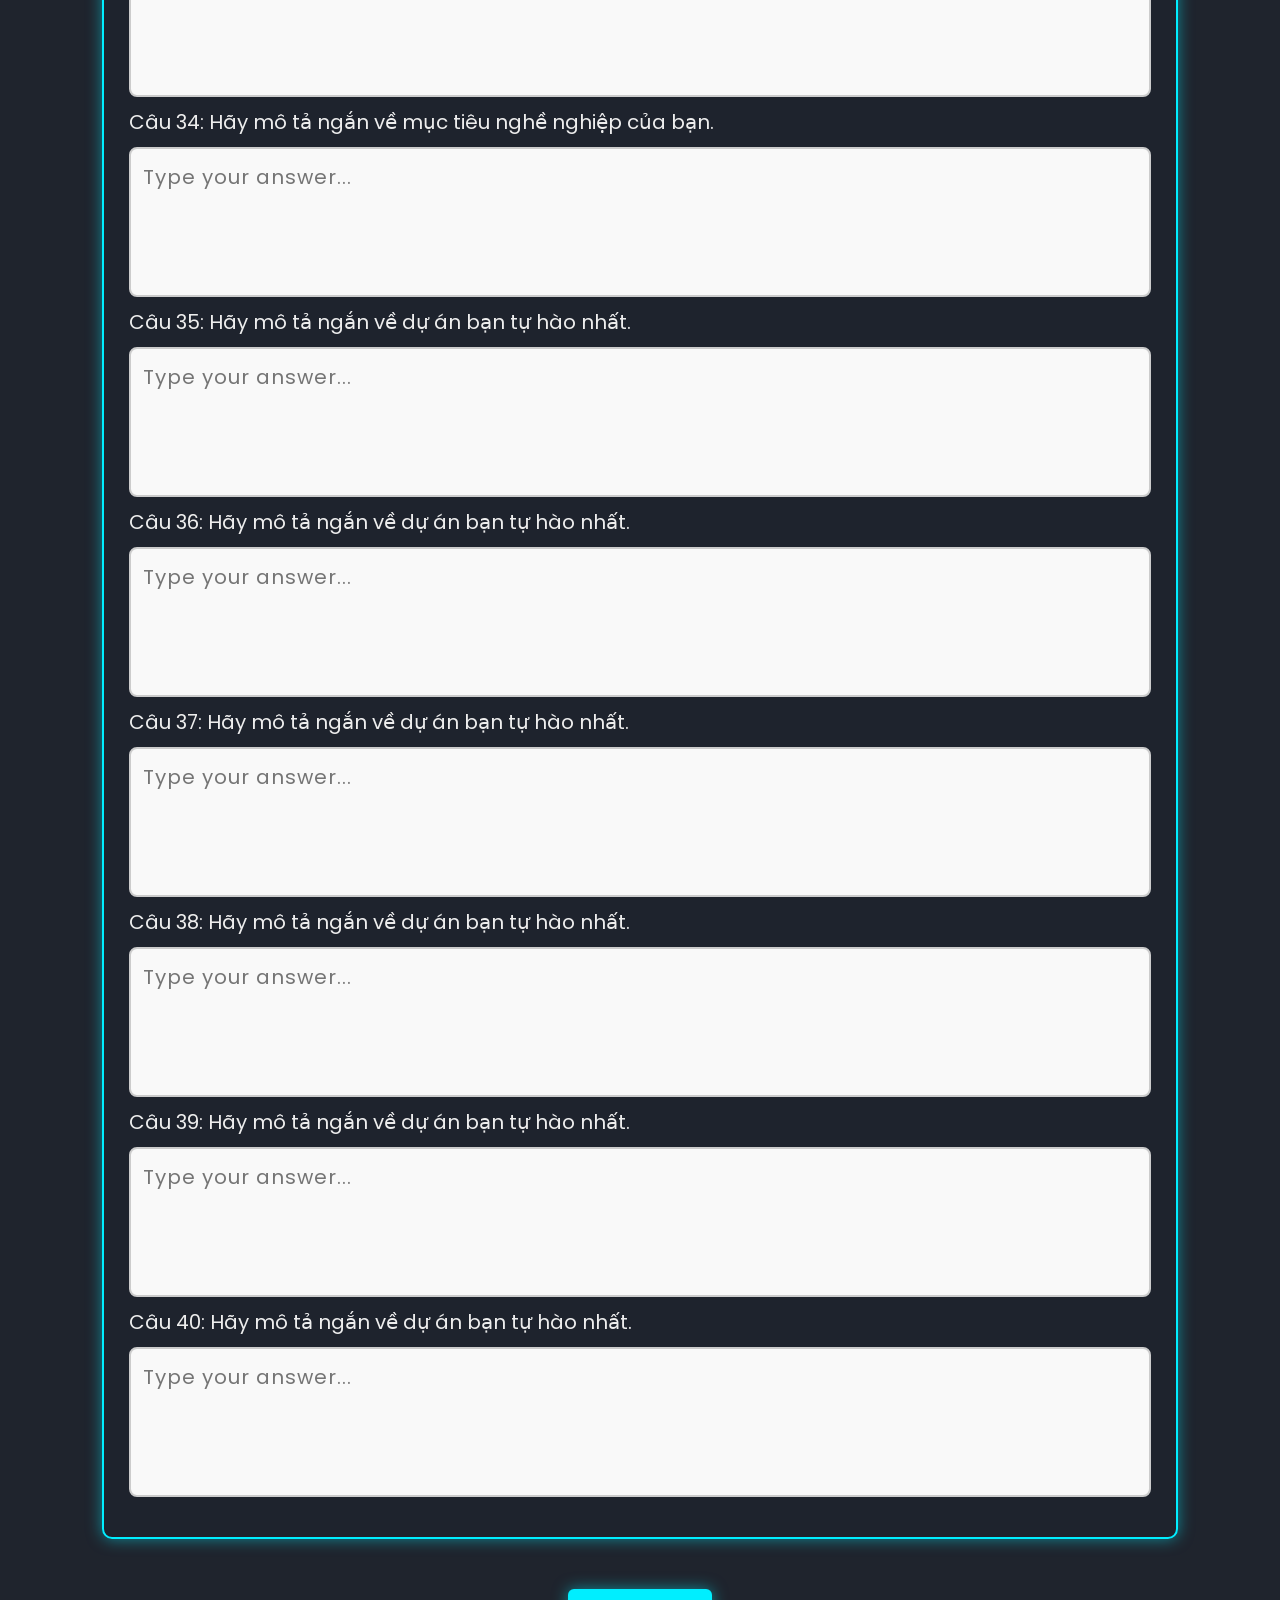
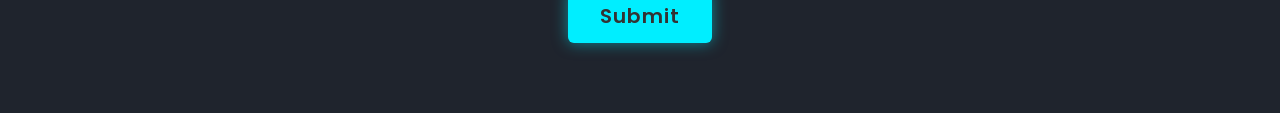
==== commit 14608cc6: "a" ====
--- a/test.html
+++ b/test.html
@@ -22,558 +22,734 @@
     <title>Test</title>
   </head>
   <body>
-        <div class="content">
-          <div class="question">
-            <div class="part">
-              <h1>I. Part 1</h1>
-              <div class="q1">
-                <p>
-                  Q1. Hands-on experience to improve networking hardware and
-                  software skills is important when attempting to enter the
-                  networking field.
-                </p>
-                <div class="option">
-                  <label><input class="infor" type="radio" name="q1" value="true" /> True</label>
-                  <label
-                    ><input type="radio" name="q1" value="false" class="infor"  /> False</label
-                  >
-                </div>
-              </div>
-              <div class="q2">
-                <p>
-                  Q2. To prepare to enter the networking field, a student should
-                  master a number of general networking technologies.
-                </p>
-                <div class="option">
-                  <label><input type="radio" name="q2" value="true"  class="infor" /> True</label>
-                  <label
-                    ><input type="radio" name="q2" value="false"  class="infor" /> False</label
-                  >
-                </div>
-              </div>
-              <div class="q3">
-                <p>
-                  Q3. The simplest form of a network is a client/server network.
-                </p>
-                <div class="option">
-                  <label><input type="radio" name="q3" value="true"  class="infor" /> True</label>
-                  <label
-                    ><input type="radio" name="q3" value="false"  class="infor"  /> False</label
-                  >
-                </div>
-              </div>
-              <div class="q4">
-                <p>
-                  Q4. Very large peer-to-peer networks have emerged to take
-                  advantage of the Internet.
-                </p>
-                <div class="option">
-                  <label><input type="radio" name="q4" value="true"  class="infor" /> True</label>
-                  <label
-                    ><input type="radio" name="q4" value="false"  class="infor" /> False</label
-                  >
-                </div>
-              </div>
-              <div class="q5">
-                <p>
-                  Q5. Network functions are associated with only one layer of the
-                  OSI model.
-                </p>
-                <div class="option">
-                  <label><input type="radio" name="q5" value="true" class="infor"  /> True</label>
-                  <label
-                    ><input type="radio" name="q5" value="false" class="infor"  /> False</label
-                  >
-                </div>
-              </div>
-              <div class="q1">
-                <p>Q6. Standards assist in network design.</p>
-                <div class="option">
-                  <label><input type="radio" name="q1" value="true" class="infor"  /> True</label>
-                  <label
-                    ><input type="radio" name="q1" value="false"  class="infor" /> False</label
-                  >
-                </div>
-              </div>
-              <div class="q1">
-                <p>
-                  Q7. Not all Transport layer protocols are concerned with
-                  reliability.
-                </p>
-                <div class="option">
-                  <label><input type="radio" name="q1" value="true"  class="infor" /> True</label>
-                  <label
-                    ><input type="radio" name="q1" value="false"  class="infor" /> False</label
-                  >
-                </div>
-              </div>
-              <div class="q1">
-                <p>
-                  Q8. Latency occurs when a signal traveling on one wire or cable
-                  infringes on the signal traveling over an adjacent wire or cable.
-                </p>
-                <div class="option">
-                  <label><input type="radio" name="q1" value="true"  class="infor" /> True</label>
-                  <label
-                    ><input type="radio" name="q1" value="false"  class="infor" /> False</label
-                  >
-                </div>
-              </div>
-              <div class="q1">
-                <p>
-                  Q9. Ethernet is an example of a baseband system found on many
-                  LANs.
-                </p>
-                <div class="option">
-                  <label><input type="radio" name="q1" value="true"  class="infor" /> True</label>
-                  <label
-                    ><input type="radio" name="q1" value="false"  class="infor" /> False</label
-                  >
-                </div>
-              </div>
-              <div class="q1">
-                <p>
-                  Q10. The maximum distance a signal can travel and still be
-                  interpreted accurately is equal to a segment's maximum length.
-                </p>
-                <div class="option">
-                  <label><input type="radio" name="q1" value="true"  class="infor" /> True</label>
-                  <label
-                    ><input type="radio" name="q1" value="false"  class="infor" /> False</label
-                  >
-                </div>
-              </div>
-            </div>
-            <div class="part">
-              <h1>II. Part 2</h1>
-              <div class="q1">
-                <p>Q11. Which of the following is an example of Bluetooth?</p>
-                <div class="option">
-                  <label
-                    ><input type="radio" name="q11" value="a"  class="infor" />wide area
-                    network</label
-                  >
-                  <label
-                    ><input type="radio" name="q11" value="b"  class="infor" />virtual private
-                    network</label
-                  >
-                  <label
-                    ><input type="radio" name="q11" value="c"  class="infor" />local area
-                    network</label
-                  >
-                  <label
-                    ><input type="radio" name="q11" value="d"  class="infor" />personal area
-                    network</label
-                  >
-                </div>
-              </div>
-              <div class="q1">
-                <p>Q12. What is internet?</p>
-                <div class="option">
-                    <label
-                      ><input type="radio" name="q11" value="a"  class="infor" />A network of
-                      interconnected local area networks</label
-                    >
-                    <label
-                      ><input type="radio" name="q11" value="b"  class="infor" />A collection of
-                      unrelated computers</label
-                    >
-                    <label
-                      ><input type="radio" name="q11" value="c"  class="infor" />Interconnection of
-                      wide area networks</label
-                    >
-                    <label
-                      ><input type="radio" name="q11" value="d"  class="infor" />A single
-                      network</label
-                    >
-                </div>
-              </div>
-              <div class="q1">
-                <p>Q1. What is the full form of OSI?</p>
-                <div class="option">
-                    <label
-                      ><input type="radio" name="q11" value="a"  class="infor" />optical service
-                      implementation</label
-                    >
-                    <label
-                      ><input type="radio" name="q11" value="b"  class="infor" />open service
-                      Internet</label
-                    >
-                    <label
-                      ><input type="radio" name="q11" value="c"  class="infor" />open system
-                      interconnection</label
-                    >
-                    <label
-                      ><input type="radio" name="q11" value="d"  class="infor" />operating system
-                      interface</label
-                    >
-                </div>
-              </div>
-              <div class="q1">
-                <p>
-                  Q11. How many layers are there in the ISO OSI reference model?/p>
-                <div class="option">
-                      <label><input type="radio" name="q11" value="a"  class="infor" /> 7</label>
-                      <label><input type="radio" name="q11" value="b"  class="infor" /> 5</label>
-                      <label><input type="radio" name="q11" value="c" class="infor" /> 4</label>
-                      <label><input type="radio" name="q11" value="d"  class="infor" /> 6</label>
-                </div>
-                </p>
-              </div>
-              <div class="q1">
-                <p>Q11. What is internet?</p>
-                <div class="option">
-                    <label><input type="radio" name="q11" value="a" class="infor"  /> Berlin</label>
-                    <label><input type="radio" name="q11" value="b"  class="infor" /> Madrid</label>
-                    <label><input type="radio" name="q11" value="c" class="infor"  /> Paris</label>
-                    <label><input type="radio" name="q11" value="d" class="infor"  /> Rome</label>
-                </div>
-              </div>
-              <div class="q1">
-                <p>Q11. What is internet?</p>
-                <div class="option">
-                    <label><input type="radio" name="q11" value="a"  class="infor" /> Berlin</label>
-                    <label><input type="radio" name="q11" value="b" class="infor"  /> Madrid</label>
-                    <label><input type="radio" name="q11" value="c" class="infor"  /> Paris</label>
-                    <label><input type="radio" name="q11" value="d" class="infor"  /> Rome</label>
-                </div>
-              </div>
-              <div class="q1">
-                <p>Q11. What is internet?</p>
-                <div class="option">
-                    <label><input type="radio" name="q11" value="a"  class="infor" /> Berlin</label>
-                    <label><input type="radio" name="q11" value="b"  class="infor" /> Madrid</label>
-                    <label><input type="radio" name="q11" value="c"  class="infor" /> Paris</label>
-                    <label><input type="radio" name="q11" value="d"  class="infor" /> Rome</label>
-                </div>
-              </div>
-              <div class="q1">
-                <p>Q11. What is internet?</p>
-                <div class="option">
-                    <label><input type="radio" name="q11" value="a"  class="infor" /> Berlin</label>
-                    <label><input type="radio" name="q11" value="b"  class="infor" /> Madrid</label>
-                    <label><input type="radio" name="q11" value="c" class="infor"  /> Paris</label>
-                    <label><input type="radio" name="q11" value="d"  class="infor" /> Rome</label>
-                </div>
-              </div>
-              <div class="q1">
-                <p>Q11. What is internet?</p>
-                <div class="option">
-                    <label><input type="radio" name="q11" value="a"  class="infor" /> Berlin</label>
-                    <label><input type="radio" name="q11" value="b"  class="infor" /> Madrid</label>
-                    <label><input type="radio" name="q11" value="c"  class="infor" /> Paris</label>
-                    <label><input type="radio" name="q11" value="d"  class="infor" /> Rome</label>
-                </div>
-              </div>
-              <div class="q1">
-                <p>Q11. What is internet?</p>
-                <div class="option">
-                    <label><input type="radio" name="q11" value="a" class="infor"  /> Berlin</label>
-                    <label><input type="radio" name="q11" value="b"  class="infor" /> Madrid</label>
-                    <label><input type="radio" name="q11" value="c" class="infor"  /> Paris</label>
-                    <label><input type="radio" name="q11" value="d"  class="infor" /> Rome</label>
-                </div>
-              </div>
-            </div>
-            <div class="part">
-              <h1>III. Part 3</h1>
-              <div class="q1">
-                <p>Câu 21: Các ngôn ngữ lập trình phổ biến?</p>
-                <div class="option">
-                    <label
-                      ><input type="checkbox" name="q21" value="python"  class="infor" /> Python</label
-                    >
-                    <label
-                      ><input type="checkbox" name="q21" value="java"  class="infor" /> Java</label
-                    >
-                    <label
-                      ><input type="checkbox" name="q21" value="csharp"  class="infor" /> C#</label
-                    >
-                    <label
-                      ><input type="checkbox" name="q21" value="html"  class="infor" /> HTML</label
-                    >
-                </div>
-              </div>
-              <div class="q1">
-                <p>Câu 21: Các ngôn ngữ lập trình phổ biến?</p>
-                <div class="option">
-                    <label
-                      ><input type="checkbox" name="q21" value="python"  class="infor" /> Python</label
-                    >
-                    <label
-                      ><input type="checkbox" name="q21" value="java"  class="infor" /> Java</label
-                    >
-                    <label
-                      ><input type="checkbox" name="q21" value="csharp"  class="infor" /> C#</label
-                    >
-                    <label
-                      ><input type="checkbox" name="q21" value="html"  class="infor" /> HTML</label
-                    >
-                </div>
-              </div>
-              <div class="q1">
-                <p>Câu 21: Các ngôn ngữ lập trình phổ biến?</p>
-                <div class="option">
-                    <label
-                      ><input type="checkbox" name="q21" value="python"  class="infor" /> Python</label
-                    >
-                    <label
-                      ><input type="checkbox" name="q21" value="java"  class="infor" /> Java</label
-                    >
-                    <label
-                      ><input type="checkbox" name="q21" value="csharp"  class="infor" /> C#</label
-                    >
-                    <label
-                      ><input type="checkbox" name="q21" value="html"  class="infor" /> HTML</label
-                    >
-                </div>
-              </div>
-              <div class="q1">
-                <p>Câu 21: Các ngôn ngữ lập trình phổ biến?</p>
-                <div class="option">
-                    <label
-                      ><input type="checkbox" name="q21" value="python" class="infor"  /> Python</label
-                    >
-                    <label
-                      ><input type="checkbox" name="q21" value="java"  class="infor" /> Java</label
-                    >
-                    <label
-                      ><input type="checkbox" name="q21" value="csharp" class="infor"  /> C#</label
-                    >
-                    <label
-                      ><input type="checkbox" name="q21" value="html" class="infor"  /> HTML</label
-                    >
-                </div>
-              </div>
-              <div class="q1">
-                <p>Câu 21: Các ngôn ngữ lập trình phổ biến?</p>
-                <div class="option">
-                    <label
-                      ><input type="checkbox" name="q21" value="python"  class="infor" /> Python</label
-                    >
-                    <label
-                      ><input type="checkbox" name="q21" value="java"  class="infor" /> Java</label
-                    >
-                    <label
-                      ><input type="checkbox" name="q21" value="csharp" class="infor" /> C#</label
-                    >
-                    <label
-                      ><input type="checkbox" name="q21" value="html"  class="infor" /> HTML</label
-                    >
-                </div>
-              </div>
-              <div class="q1">
-                <p>Câu 21: Các ngôn ngữ lập trình phổ biến?</p>
-                <div class="option">
-                    <label
-                      ><input type="checkbox" name="q21" value="python"  class="infor" /> Python</label
-                    >
-                    <label
-                      ><input type="checkbox" name="q21" value="java"  class="infor" /> Java</label
-                    >
-                    <label
-                      ><input type="checkbox" name="q21" value="csharp"  class="infor" /> C#</label
-                    >
-                    <label
-                      ><input type="checkbox" name="q21" value="html"  class="infor" /> HTML</label
-                    >
-                </div>
-              </div>
-              <div class="q1">
-                <p>Câu 21: Các ngôn ngữ lập trình phổ biến?</p>
-                <div class="option">
-                    <label
-                      ><input type="checkbox" name="q21" value="python"  class="infor" /> Python</label
-                    >
-                    <label
-                      ><input type="checkbox" name="q21" value="java"  class="infor" /> Java</label
-                    >
-                    <label
-                      ><input type="checkbox" name="q21" value="csharp"  class="infor" /> C#</label
-                    >
-                    <label
-                      ><input type="checkbox" name="q21" value="html"  class="infor" /> HTML</label
-                    >
-                </div>
-              </div>
-              <div class="q1">
-                <p>Câu 21: Các ngôn ngữ lập trình phổ biến?</p>
-                <div class="option">
-                    <label
-                      ><input type="checkbox" name="q21" value="python"  class="infor" /> Python</label
-                    >
-                    <label
-                      ><input type="checkbox" name="q21" value="java"  class="infor" /> Java</label
-                    >
-                    <label
-                      ><input type="checkbox" name="q21" value="csharp"  class="infor" /> C#</label
-                    >
-                    <label
-                      ><input type="checkbox" name="q21" value="html"  class="infor" /> HTML</label
-                    >
-                </div>
-              </div>
-              <div class="q1">
-                <p>Câu 21: Các ngôn ngữ lập trình phổ biến?</p>
-                <div class="option">
-                    <label
-                      ><input type="checkbox" name="q21" value="python" class="infor"  /> Python</label
-                    >
-                    <label
-                      ><input type="checkbox" name="q21" value="java"  class="infor" /> Java</label
-                    >
-                    <label
-                      ><input type="checkbox" name="q21" value="csharp" class="infor"  /> C#</label
-                    >
-                    <label
-                      ><input type="checkbox" name="q21" value="html" class="infor"  /> HTML</label
-                    >
-                </div>
-              </div>
-              <div class="q1">
-                <p>Câu 21: Các ngôn ngữ lập trình phổ biến?</p>
-                <div class="option">
-                    <label
-                      ><input type="checkbox" name="q21" value="python"  class="infor" /> Python</label
-                    >
-                    <label
-                      ><input type="checkbox" name="q21" value="java"  class="infor" /> Java</label
-                    >
-                    <label
-                      ><input type="checkbox" name="q21" value="csharp"  class="infor" /> C#</label
-                    >
-                    <label
-                      ><input type="checkbox" name="q21" value="html"  class="infor" /> HTML</label
-                    >
-                </div>
-              </div>
-            </div>
-            <div class="part">
-              <h1>IV. Part 4</h1>
-              <div class="q1">
-                <p>Câu 31: Hãy mô tả ngắn về bản thân bạn.</p>
-                <div class="option">
-                    <textarea
-                    class="infor" 
-                      name="q31"
-                      rows="4"
-                      cols="50"
-                      placeholder="Type your answer..."
-                    ></textarea>
-                </div>
-              </div>
-              <div class="q1">
-                <p>Câu 31: Hãy mô tả ngắn về bản thân bạn.</p>
-                <div class="option">
-                    <textarea
-                    class="infor" 
-                      name="q31"
-                      rows="4"
-                      cols="50"
-                      placeholder="Type your answer..."
-                    ></textarea>
-                </div>
-              </div>
-              <div class="q1">
-                <p>Câu 31: Hãy mô tả ngắn về bản thân bạn.</p>
-                <div class="option">
-                    <textarea
-                    class="infor" 
-                      name="q31"
-                      rows="4"
-                      cols="50"
-                      placeholder="Type your answer..."
-                    ></textarea>
-                </div>
-              </div>
-              <div class="q1">
-                <p>Câu 31: Hãy mô tả ngắn về bản thân bạn.</p>
-                <div class="option">
-                    <textarea
-                    class="infor" 
-                      name="q31"
-                      rows="4"
-                      cols="50"
-                      placeholder="Type your answer..."
-                    ></textarea>
-                </div>
-              </div>
-              <div class="q1">
-                <p>Câu 31: Hãy mô tả ngắn về bản thân bạn.</p>
-                <div class="option">
-                    <textarea
-                    class="infor" 
-                      name="q31"
-                      rows="4"
-                      cols="50"
-                      placeholder="Nhập câu trả lời của bạn..."
-                    ></textarea>
-                </div>
-              </div>
-              <div class="q1">
-                <p>Câu 31: Hãy mô tả ngắn về bản thân bạn.</p>
-                <div class="option">
-                    <textarea
-                    class="infor" 
-                      name="q31"
-                      rows="4"
-                      cols="50"
-                      placeholder="Nhập câu trả lời của bạn..."
-                    ></textarea>
-                </div>
-              </div>
-              <div class="q1">
-                <p>Câu 31: Hãy mô tả ngắn về bản thân bạn.</p>
-                <div class="option">
-                    <textarea
-                    class="infor" 
-                      name="q31"
-                      rows="4"
-                      cols="50"
-                      placeholder="Type your answer..."
-                    ></textarea>
-                </div>
-              </div>
-              <div class="q1">
-                <p>Câu 31: Hãy mô tả ngắn về bản thân bạn.</p>
-                <div class="option">
-                    <textarea
-                    class="infor" 
-                      name="q31"
-                      rows="4"
-                      cols="50"
-                      placeholder="Type your answer..."
-                    ></textarea>
-                </div>
-              </div>
-              <div class="q1">
-                <p>Câu 31: Hãy mô tả ngắn về bản thân bạn.</p>
-                <div class="option">
-                    <textarea
-                    class="infor" 
-                      name="q31"
-                      rows="4"
-                      cols="50"
-                      placeholder="Type your answer..."
-                    ></textarea>
-                </div>
-              </div>
-              <div class="q1">
-                <p>Câu 31: Hãy mô tả ngắn về bản thân bạn.</p>
-                <div class="option">
-                    <textarea
-                    class="infor" 
-                      name="q31"
-                      rows="4"
-                      cols="50"
-                      placeholder="Type your answer..."
-                    ></textarea>
-                </div>
-              </div>
-            </div>
-        <div class="button-container">      
-            <button id="submit" class="submit">Submit</button></div>
+    <div class="content">
+      <div class="question">
+        <div class="part">
+          <h1>I. Part 1</h1>
+          <div class="q1">
+            <p>
+              Q1. Hands-on experience to improve networking hardware and
+              software skills is important when attempting to enter the
+              networking field.
+            </p>
+            <div class="option">
+              <label
+                ><input class="infor" type="radio" name="q1" value="true" />
+                True</label
+              >
+              <label
+                ><input type="radio" name="q1" value="false" class="infor" />
+                False</label
+              >
+            </div>
+            <span class="selected-answer" style="display: none"></span>
+          </div>
+          <div class="q2">
+            <p>
+              Q2. To prepare to enter the networking field, a student should
+              master a number of general networking technologies.
+            </p>
+            <div class="option">
+              <label
+                ><input type="radio" name="q2" value="true" class="infor" />
+                True</label
+              >
+              <label
+                ><input type="radio" name="q2" value="false" class="infor" />
+                False</label
+              >
+            </div>
+            <span class="selected-answer" style="display: none"></span>
+          </div>
+          <div class="q3">
+            <p>
+              Q3. The simplest form of a network is a client/server network.
+            </p>
+            <div class="option">
+              <label
+                ><input type="radio" name="q3" value="true" class="infor" />
+                True</label
+              >
+              <label
+                ><input type="radio" name="q3" value="false" class="infor" />
+                False</label
+              >
+            </div>
+            <span class="selected-answer" style="display: none"></span>
+          </div>
+          <div class="q4">
+            <p>
+              Q4. Very large peer-to-peer networks have emerged to take
+              advantage of the Internet.
+            </p>
+            <div class="option">
+              <label
+                ><input type="radio" name="q4" value="true" class="infor" />
+                True</label
+              >
+              <label
+                ><input type="radio" name="q4" value="false" class="infor" />
+                False</label
+              >
+            </div>
+            <span class="selected-answer" style="display: none"></span>
+          </div>
+          <div class="q5">
+            <p>
+              Q5. Network functions are associated with only one layer of the
+              OSI model.
+            </p>
+            <div class="option">
+              <label
+                ><input type="radio" name="q5" value="true" class="infor" />
+                True</label
+              >
+              <label
+                ><input type="radio" name="q5" value="false" class="infor" />
+                False</label
+              >
+            </div>
+            <span class="selected-answer" style="display: none"></span>
+          </div>
+          <div class="q6">
+            <p>Q6. Standards assist in network design.</p>
+            <div class="option">
+              <label
+                ><input type="radio" name="q6" value="true" class="infor" />
+                True</label
+              >
+              <label
+                ><input type="radio" name="q6" value="false" class="infor" />
+                False</label
+              >
+            </div>
+            <span class="selected-answer" style="display: none"></span>
+          </div>
+          <div class="q7">
+            <p>
+              Q7. Not all Transport layer protocols are concerned with
+              reliability.
+            </p>
+            <div class="option">
+              <label
+                ><input type="radio" name="q7" value="true" class="infor" />
+                True</label
+              >
+              <label
+                ><input type="radio" name="q7" value="false" class="infor" />
+                False</label
+              >
+            </div>
+            <span class="selected-answer" style="display: none"></span>
+          </div>
+          <div class="q8">
+            <p>
+              Q8. Latency occurs when a signal traveling on one wire or cable
+              infringes on the signal traveling over an adjacent wire or cable.
+            </p>
+            <div class="option">
+              <label
+                ><input type="radio" name="q8" value="true" class="infor" />
+                True</label
+              >
+              <label
+                ><input type="radio" name="q8" value="false" class="infor" />
+                False</label
+              >
+            </div>
+            <span class="selected-answer" style="display: none"></span>
+          </div>
+          <div class="q9">
+            <p>
+              Q9. Ethernet is an example of a baseband system found on many
+              LANs.
+            </p>
+            <div class="option">
+              <label
+                ><input type="radio" name="q9" value="true" class="infor" />
+                True</label
+              >
+              <label
+                ><input type="radio" name="q9" value="false" class="infor" />
+                False</label
+              >
+            </div>
+            <span class="selected-answer" style="display: none"></span>
+          </div>
+          <div class="q10">
+            <p>
+              Q10. The maximum distance a signal can travel and still be
+              interpreted accurately is equal to a segment's maximum length.
+            </p>
+            <div class="option">
+              <label
+                ><input type="radio" name="q10" value="true" class="infor" />
+                True</label
+              >
+              <label
+                ><input type="radio" name="q10" value="false" class="infor" />
+                False</label
+              >
+            </div>
+            <span class="selected-answer" style="display: none"></span>
+          </div>
         </div>
+        <div class="part">
+          <h1>II. Part 2</h1>
+          <div class="q11">
+            <p>Q11. Which of the following is an example of Bluetooth?</p>
+            <div class="option">
+              <label
+                ><input type="radio" name="q11" value="a" class="infor" />wide
+                area network</label
+              >
+              <label
+                ><input
+                  type="radio"
+                  name="q11"
+                  value="b"
+                  class="infor"
+                />virtual private network</label
+              >
+              <label
+                ><input type="radio" name="q11" value="c" class="infor" />local
+                area network</label
+              >
+              <label
+                ><input
+                  type="radio"
+                  name="q11"
+                  value="d"
+                  class="infor"
+                />personal area network</label
+              >
+            </div>
+            <span class="selected-answer" style="display: none"></span>
+          </div>
+          <div class="q12">
+            <p>Q12. What is the primary purpose of the Internet?</p>
+            <div class="option">
+              <label
+                ><input type="radio" name="q12" value="a" class="infor" />To
+                connect computers globally</label
+              >
+              <label
+                ><input type="radio" name="q12" value="b" class="infor" />To
+                store data locally</label
+              >
+              <label
+                ><input type="radio" name="q12" value="c" class="infor" />To
+                provide offline services</label
+              >
+              <label
+                ><input type="radio" name="q12" value="d" class="infor" />To
+                create standalone applications</label
+              >
+            </div>
+            <span class="selected-answer" style="display: none"></span>
+          </div>
+          <div class="q13">
+            <p>Q13. What is the full form of OSI?</p>
+            <div class="option">
+              <label
+                ><input type="radio" name="q13" value="a" class="infor" />Open
+                Systems Interconnection</label
+              >
+              <label
+                ><input
+                  type="radio"
+                  name="q13"
+                  value="b"
+                  class="infor"
+                />Operating System Interface</label
+              >
+              <label
+                ><input
+                  type="radio"
+                  name="q13"
+                  value="c"
+                  class="infor"
+                />Optical Service Implementation</label
+              >
+              <label
+                ><input type="radio" name="q13" value="d" class="infor" />Open
+                Service Internet</label
+              >
+            </div>
+            <span class="selected-answer" style="display: none"></span>
+          </div>
+          <div class="q14">
+            <p>
+              Q14. How many layers are there in the ISO OSI reference model?
+            </p>
+            <div class="option">
+              <label
+                ><input type="radio" name="q14" value="a" class="infor" />
+                7</label
+              >
+              <label
+                ><input type="radio" name="q14" value="b" class="infor" />
+                5</label
+              >
+              <label
+                ><input type="radio" name="q14" value="c" class="infor" />
+                4</label
+              >
+              <label
+                ><input type="radio" name="q14" value="d" class="infor" />
+                6</label
+              >
+            </div>
+            <span class="selected-answer" style="display: none"></span>
+          </div>
+          <div class="q15">
+            <p>Q15. Which city is the capital of France?</p>
+            <div class="option">
+              <label
+                ><input type="radio" name="q15" value="a" class="infor" />
+                Berlin</label
+              >
+              <label
+                ><input type="radio" name="q15" value="b" class="infor" />
+                Madrid</label
+              >
+              <label
+                ><input type="radio" name="q15" value="c" class="infor" />
+                Paris</label
+              >
+              <label
+                ><input type="radio" name="q15" value="d" class="infor" />
+                Rome</label
+              >
+            </div>
+            <span class="selected-answer" style="display: none"></span>
+          </div>
+          <div class="q16">
+            <p>Q16. Which protocol is used for secure web browsing?</p>
+            <div class="option">
+              <label
+                ><input type="radio" name="q16" value="a" class="infor" />
+                HTTP</label
+              >
+              <label
+                ><input type="radio" name="q16" value="b" class="infor" />
+                FTP</label
+              >
+              <label
+                ><input type="radio" name="q16" value="c" class="infor" />
+                HTTPS</label
+              >
+              <label
+                ><input type="radio" name="q16" value="d" class="infor" />
+                SMTP</label
+              >
+            </div>
+            <span class="selected-answer" style="display: none"></span>
+          </div>
+          <div class="q17">
+            <p>Q17. What does DNS stand for?</p>
+            <div class="option">
+              <label
+                ><input type="radio" name="q17" value="a" class="infor" />Domain
+                Name System</label
+              >
+              <label
+                ><input
+                  type="radio"
+                  name="q17"
+                  value="b"
+                  class="infor"
+                />Dynamic Network Service</label
+              >
+              <label
+                ><input type="radio" name="q17" value="c" class="infor" />Data
+                Network System</label
+              >
+              <label
+                ><input
+                  type="radio"
+                  name="q17"
+                  value="d"
+                  class="infor"
+                />Digital Naming Service</label
+              >
+            </div>
+            <span class="selected-answer" style="display: none"></span>
+          </div>
+          <div class="q18">
+            <p>Q18. Which device is used to connect multiple networks?</p>
+            <div class="option">
+              <label
+                ><input type="radio" name="q18" value="a" class="infor" />
+                Switch</label
+              >
+              <label
+                ><input type="radio" name="q18" value="b" class="infor" />
+                Router</label
+              >
+              <label
+                ><input type="radio" name="q18" value="c" class="infor" />
+                Hub</label
+              >
+              <label
+                ><input type="radio" name="q18" value="d" class="infor" />
+                Modem</label
+              >
+            </div>
+            <span class="selected-answer" style="display: none"></span>
+          </div>
+          <div class="q19">
+            <p>Q19. What is the primary function of a firewall?</p>
+            <div class="option">
+              <label
+                ><input type="radio" name="q19" value="a" class="infor" />To
+                block unauthorized access</label
+              >
+              <label
+                ><input type="radio" name="q19" value="b" class="infor" />To
+                increase network speed</label
+              >
+              <label
+                ><input type="radio" name="q19" value="c" class="infor" />To
+                store data</label
+              >
+              <label
+                ><input type="radio" name="q19" value="d" class="infor" />To
+                manage email services</label
+              >
+            </div>
+            <span class="selected-answer" style="display: none"></span>
+          </div>
+          <div class="q20">
+            <p>Q20. Which of the following is a cloud service provider?</p>
+            <div class="option">
+              <label
+                ><input type="radio" name="q20" value="a" class="infor" />
+                AWS</label
+              >
+              <label
+                ><input type="radio" name="q20" value="b" class="infor" />
+                IBM</label
+              >
+              <label
+                ><input type="radio" name="q20" value="c" class="infor" />
+                Intel</label
+              >
+              <label
+                ><input type="radio" name="q20" value="d" class="infor" />
+                HP</label
+              >
+            </div>
+            <span class="selected-answer" style="display: none"></span>
+          </div>
+        </div>
+        <div class="part">
+          <h1>III. Part 3</h1>
+          <div class="q21">
+            <p>
+              Câu 21: Which of the following are popular programming languages?
+            </p>
+            <div class="option">
+              <label
+                ><input
+                  type="checkbox"
+                  name="q21"
+                  value="python"
+                  class="infor"
+                />
+                Python</label
+              >
+              <label
+                ><input type="checkbox" name="q21" value="java" class="infor" />
+                Java</label
+              >
+              <label
+                ><input
+                  type="checkbox"
+                  name="q21"
+                  value="csharp"
+                  class="infor"
+                />
+                C#</label
+              >
+              <label
+                ><input type="checkbox" name="q21" value="html" class="infor" />
+                HTML</label
+              >
+            </div>
+          </div>
+          <div class="q22">
+            <p>
+              Câu 22: Which of the following are database management systems?
+            </p>
+            <div class="option">
+              <label
+                ><input
+                  type="checkbox"
+                  name="q22"
+                  value="mysql"
+                  class="infor"
+                />
+                MySQL</label
+              >
+              <label
+                ><input
+                  type="checkbox"
+                  name="q22"
+                  value="mongodb"
+                  class="infor"
+                />
+                MongoDB</label
+              >
+              <label
+                ><input
+                  type="checkbox"
+                  name="q22"
+                  value="oracle"
+                  class="infor"
+                />
+                Oracle</label
+              >
+              <label
+                ><input
+                  type="checkbox"
+                  name="q22"
+                  value="excel"
+                  class="infor"
+                />
+                Excel</label
+              >
+            </div>
+          </div>
+          <div class="q23">
+            <p>
+              Câu 23: Which of the following are web development frameworks?
+            </p>
+            <div class="option">
+              <label
+                ><input
+                  type="checkbox"
+                  name="q23"
+                  value="react"
+                  class="infor"
+                />
+                React</label
+              >
+              <label
+                ><input
+                  type="checkbox"
+                  name="q23"
+                  value="angular"
+                  class="infor"
+                />
+                Angular</label
+              >
+              <label
+                ><input
+                  type="checkbox"
+                  name="q23"
+                  value="django"
+                  class="infor"
+                />
+                Django</label
+              >
+              <label
+                ><input
+                  type="checkbox"
+                  name="q23"
+                  value="spring"
+                  class="infor"
+                />
+                Spring</label
+              >
+            </div>
+          </div>
+          <div class="q24">
+            <p>Câu 24: Which of the following are version control systems?</p>
+            <div class="option">
+              <label
+                ><input type="checkbox" name="q24" value="git" class="infor" />
+                Git</label
+              >
+              <label
+                ><input type="checkbox" name="q24" value="svn" class="infor" />
+                SVN</label
+              >
+              <label
+                ><input
+                  type="checkbox"
+                  name="q24"
+                  value="mercurial"
+                  class="infor"
+                />
+                Mercurial</label
+              >
+              <label
+                ><input
+                  type="checkbox"
+                  name="q24"
+                  value="perforce"
+                  class="infor"
+                />
+                Perforce</label
+              >
+            </div>
+          </div>
+          <div class="q25">
+            <p>Câu 25: Which of the following are cloud computing platforms?</p>
+            <div class="option">
+              <label
+                ><input type="checkbox" name="q25" value="aws" class="infor" />
+                AWS</label
+              >
+              <label
+                ><input
+                  type="checkbox"
+                  name="q25"
+                  value="azure"
+                  class="infor"
+                />
+                Azure</label
+              >
+              <label
+                ><input type="checkbox" name="q25" value="gcp" class="infor" />
+                GCP</label
+              >
+              <label
+                ><input type="checkbox" name="q25" value="ibm" class="infor" />
+                IBM Cloud</label
+              >
+            </div>
+          </div>
+        </div>
+        <div class="part">
+          <h1>IV. Part 4</h1>
+          <div class="q31">
+            <p>Câu 31: Hãy mô tả ngắn về bản thân bạn.</p>
+            <div class="option">
+              <textarea
+                class="infor"
+                name="q31"
+                rows="4"
+                cols="50"
+                placeholder="Type your answer..."
+              ></textarea>
+            </div>
+          </div>
+          <div class="q32">
+            <p>Câu 32: Hãy mô tả ngắn về kinh nghiệm làm việc của bạn.</p>
+            <div class="option">
+              <textarea
+                class="infor"
+                name="q32"
+                rows="4"
+                cols="50"
+                placeholder="Type your answer..."
+              ></textarea>
+            </div>
+          </div>
+          <div class="q33">
+            <p>Câu 33: Hãy mô tả ngắn về kỹ năng chuyên môn của bạn.</p>
+            <div class="option">
+              <textarea
+                class="infor"
+                name="q33"
+                rows="4"
+                cols="50"
+                placeholder="Type your answer..."
+              ></textarea>
+            </div>
+          </div>
+          <div class="q34">
+            <p>Câu 34: Hãy mô tả ngắn về mục tiêu nghề nghiệp của bạn.</p>
+            <div class="option">
+              <textarea
+                class="infor"
+                name="q34"
+                rows="4"
+                cols="50"
+                placeholder="Type your answer..."
+              ></textarea>
+            </div>
+          </div>
+          <div class="q35">
+            <p>Câu 35: Hãy mô tả ngắn về dự án bạn tự hào nhất.</p>
+            <div class="option">
+              <textarea
+                class="infor"
+                name="q35"
+                rows="4"
+                cols="50"
+                placeholder="Type your answer..."
+              ></textarea>
+            </div>
+          </div>
+          <div class="q36">
+            <p>Câu 36: Hãy mô tả ngắn về dự án bạn tự hào nhất.</p>
+            <div class="option">
+              <textarea
+                class="infor"
+                name="q36"
+                rows="4"
+                cols="50"
+                placeholder="Type your answer..."
+              ></textarea>
+            </div>
+          </div>
+          <div class="q37">
+            <p>Câu 37: Hãy mô tả ngắn về dự án bạn tự hào nhất.</p>
+            <div class="option">
+              <textarea
+                class="infor"
+                name="q37"
+                rows="4"
+                cols="50"
+                placeholder="Type your answer..."
+              ></textarea>
+            </div>
+          </div>
+          <div class="q38">
+            <p>Câu 38: Hãy mô tả ngắn về dự án bạn tự hào nhất.</p>
+            <div class="option">
+              <textarea
+                class="infor"
+                name="q38"
+                rows="4"
+                cols="50"
+                placeholder="Type your answer..."
+              ></textarea>
+            </div>
+          </div>
+          <div class="q39">
+            <p>Câu 39: Hãy mô tả ngắn về dự án bạn tự hào nhất.</p>
+            <div class="option">
+              <textarea
+                class="infor"
+                name="q39"
+                rows="4"
+                cols="50"
+                placeholder="Type your answer..."
+              ></textarea>
+            </div>
+          </div>
+          <div class="q35">
+            <p>Câu 40: Hãy mô tả ngắn về dự án bạn tự hào nhất.</p>
+            <div class="option">
+              <textarea
+                class="infor"
+                name="q40"
+                rows="4"
+                cols="50"
+                placeholder="Type your answer..."
+              ></textarea>
+            </div>
+          </div>
+        </div>
+        <div class="button-container">
+          <button id="submit" class="submit">Submit</button>
+        </div>
+      </div>
+    </div>
     <script src="script2.js"></script>
   </body>
 </html>
--- a/assets/css/style2.css
+++ b/assets/css/style2.css
@@ -1,93 +1,187 @@
 * {
   box-sizing: border-box;
+  margin: 0;
+  padding: 0;
   font-family: "Poppins", sans-serif;
 }
+
 :root {
   --text-color: #ededed;
   --border-color: #0ef;
+  --background-color: #1f242d;
+  --primary-color: #0ef;
+  --box-shadow: 0 0 15px rgba(0, 238, 255, 0.5);
 }
+
 body {
+  font-family: "Poppins", sans-serif;
   display: flex;
   justify-content: center;
-  font-family: "Poppins", sans-serif !important;
-  background: #1f242d;
+  align-items: center;
+  min-height: 100vh;
+  background: var(--background-color);
   color: var(--text-color);
+  padding: 20px;
 }
+
 .content {
-  width: 70%;
+  width: 90%;
+  max-width: 1200px;
+  padding: 20px;
 }
+
 .part {
-  border: 2px solid #0ef;
-  outline: none;
-  border-radius: 6px;
-  font-size: 16px;
-  color: #ededed;
-  margin-top: 12px;
+  border: 2px solid var(--border-color);
+  border-radius: 10px;
   padding: 25px;
+  margin-top: 20px;
+  background: rgba(31, 36, 45, 0.8);
+  box-shadow: var(--box-shadow);
+  transition: transform 0.3s ease, box-shadow 0.3s ease;
 }
+
 .part h1 {
   text-transform: uppercase;
   font-weight: 800;
   font-size: 30px;
+  margin-bottom: 20px;
+  color: var(--primary-color);
 }
+p {
+  font-size: 20px;
+}
+
 .q1 {
-  margin-top: 10px;
-  font-size: 18px;
+  margin-top: 15px;
+  font-size: 20px;
   font-weight: 500;
+  line-height: 1.6;
 }
+
 .option {
   display: flex;
   flex-direction: column;
-  gap: 20px;
-  margin-top: 10px;
+  gap: 15px;
+  margin: 15px 0;
 }
 
 .option label {
   cursor: pointer;
+  display: flex;
+  align-items: center;
+  gap: 10px;
+  font-size: 20px;
+  transition: color 0.3s ease;
 }
 
-input[type="radio"] {
-  accent-color: #0ef;
+.option label:hover {
+  color: var(--primary-color);
+}
+
+input[type="radio"],
+input[type="checkbox"] {
+  accent-color: var(--primary-color);
   transform: scale(1.2);
+  cursor: pointer;
+  transition: transform 0.3s ease;
 }
+
+input[type="radio"]:hover,
+input[type="checkbox"]:hover {
+  transform: scale(1.3);
+}
+
 .option textarea {
   line-height: 1.6;
   letter-spacing: 1px;
-  padding: 1rem;
-  width: 80%;
-  height: 10rem;
-  border-radius: 0.5rem; /* Bo góc */
-  font-size: 16px;
+  padding: 12px;
+  width: 100%;
+  height: 150px;
+  border-radius: 8px;
+  font-size: 20px;
   color: #333;
   background-color: #f9f9f9;
+  border: 2px solid #ccc;
   resize: none;
+  transition: border-color 0.3s ease, box-shadow 0.3s ease;
 }
+
 .option textarea:focus {
   outline: none;
-  box-shadow: 0 0 10px #0ef;
+  border-color: var(--primary-color);
+  box-shadow: var(--box-shadow);
 }
+
 .submit {
   padding: 12px 32px;
-  background: #0ef;
+  background: var(--primary-color);
   border: none;
   outline: none;
   border-radius: 6px;
-  box-shadow: 0 0 10px #0ef;
-  font-size: 16px;
+  box-shadow: var(--box-shadow);
+  font-size: 20px;
   color: #333;
   letter-spacing: 1px;
   font-weight: 600;
   cursor: pointer;
   margin-top: 20px;
-  transition: 0.5s;
+  transition: background 0.3s ease, box-shadow 0.3s ease, transform 0.3s ease;
 }
+
 .submit:hover {
-  box-shadow: none;
+  background: #00ccff;
+  box-shadow: 0 0 20px rgba(0, 238, 255, 0.8);
+  transform: translateY(-3px);
+}
+.selected-answer {
+  font-size: 16px;
+  display: none; /* Ẩn ban đầu */
+  font-weight: bold;
+  color: #0ef; /* Màu chữ */
+  background-color: rgba(14, 239, 255, 0.1); /* Màu nền */
+  padding: 8px;
+  border-radius: 5px;
+  border: 1px solid #0ef;
+  margin-bottom: 10px;
 }
 .button-container {
   padding: 30px;
   display: flex;
-  justify-content: center; /* Căn giữa theo chiều ngang */
-  align-items: center; /* Căn giữa theo chiều dọc nếu có chiều cao */
-  width: 100%; /* Đảm bảo div chiếm toàn bộ chiều rộng */
+  justify-content: center;
+  align-items: center;
+  width: 100%;
 }
+
+/* Responsive design */
+@media (max-width: 768px) {
+  .content {
+    width: 100%;
+    padding: 10px;
+  }
+
+  .part {
+    padding: 15px;
+  }
+
+  .part h1 {
+    font-size: 24px;
+  }
+
+  .q1 {
+    font-size: 16px;
+  }
+
+  .option label {
+    font-size: 14px;
+  }
+
+  .option textarea {
+    height: 120px;
+    font-size: 14px;
+  }
+
+  .submit {
+    padding: 10px 24px;
+    font-size: 14px;
+  }
+}
